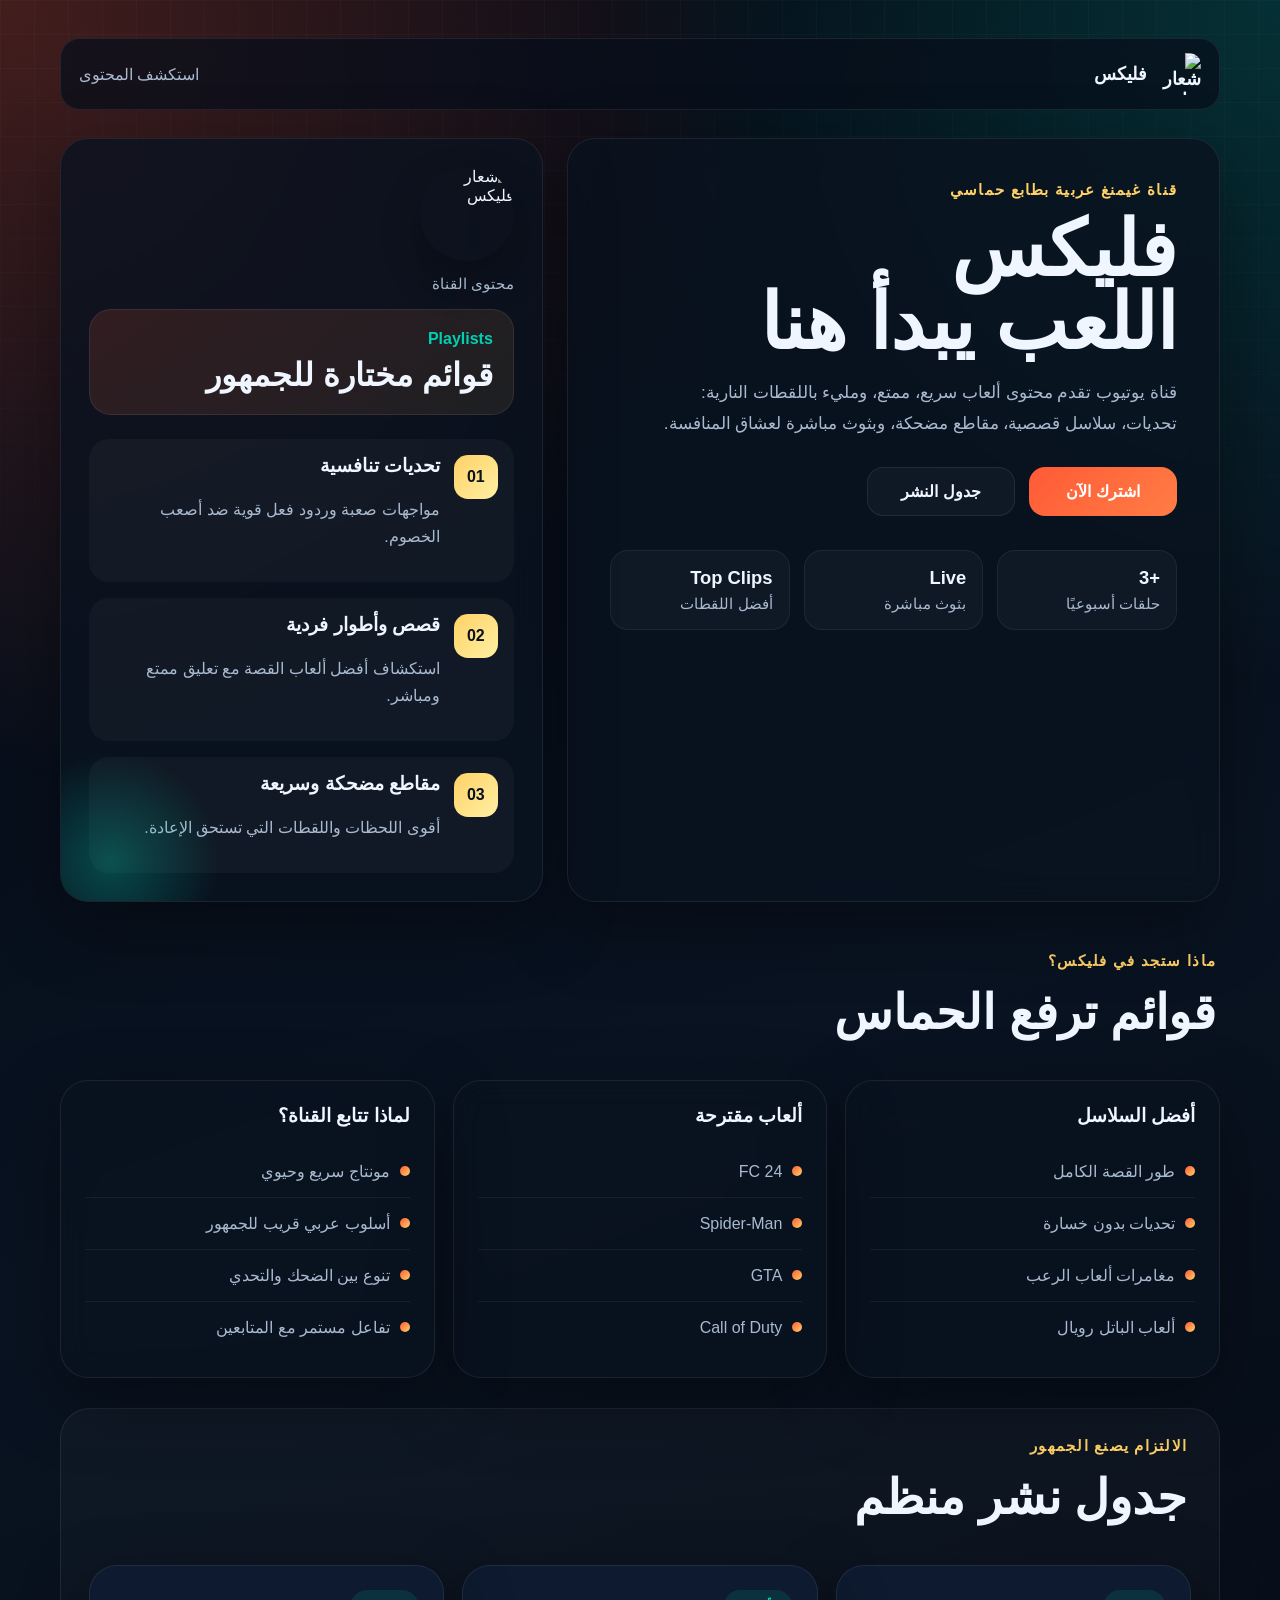
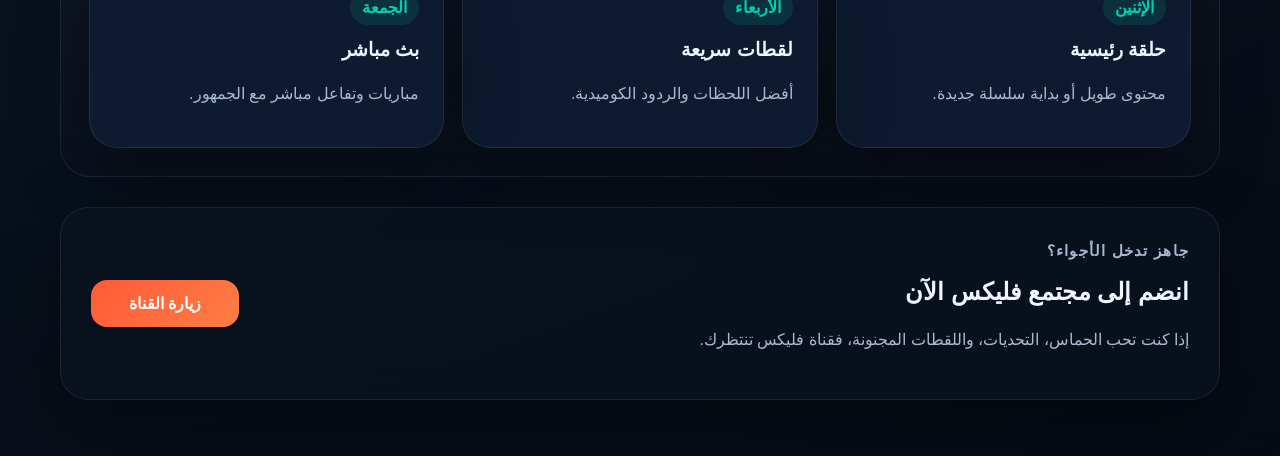
==== index.html @ 498de0d1 "Add files via upload" ====
<!DOCTYPE html>
<html lang="ar" dir="rtl">
  <head>
    <meta charset="UTF-8" />
    <meta name="viewport" content="width=device-width, initial-scale=1.0" />
    <title>فليكس | قناة غيمنغ على يوتيوب</title>
    <meta
      name="description"
      content="موقع ترويجي لقناة فليكس على يوتيوب: تحديات، ألعاب، بثوث، وأقوى اللحظات لعشاق الغيمنغ."
    />
    <style>
      :root {
        --bg: #07111f;
        --bg-soft: #0f1d31;
        --panel: rgba(9, 18, 31, 0.78);
        --panel-strong: rgba(14, 28, 48, 0.96);
        --line: rgba(255, 255, 255, 0.08);
        --text: #eff6ff;
        --muted: #a9bad0;
        --accent: #ff5a36;
        --accent-2: #00d1b2;
        --accent-3: #ffd166;
        --shadow: 0 24px 70px rgba(0, 0, 0, 0.35);
      }

      * {
        box-sizing: border-box;
      }

      html {
        scroll-behavior: smooth;
      }

      body {
        margin: 0;
        min-height: 100vh;
        font-family: Tahoma, Arial, sans-serif;
        background:
          radial-gradient(circle at top left, rgba(255, 90, 54, 0.25), transparent 32%),
          radial-gradient(circle at top right, rgba(0, 209, 178, 0.18), transparent 28%),
          linear-gradient(160deg, #040914 0%, #091321 52%, #060b14 100%);
        color: var(--text);
      }

      body::before {
        content: "";
        position: fixed;
        inset: 0;
        background-image:
          linear-gradient(rgba(255, 255, 255, 0.03) 1px, transparent 1px),
          linear-gradient(90deg, rgba(255, 255, 255, 0.03) 1px, transparent 1px);
        background-size: 34px 34px;
        mask-image: linear-gradient(to bottom, rgba(0, 0, 0, 0.75), transparent);
        pointer-events: none;
      }

      .page-shell {
        width: min(1160px, calc(100% - 32px));
        margin: 0 auto;
        padding: 24px 0 56px;
      }

      .hero {
        padding: 14px 0 20px;
      }

      .topbar {
        display: flex;
        align-items: center;
        justify-content: space-between;
        padding: 14px 18px;
        background: rgba(8, 15, 27, 0.72);
        border: 1px solid var(--line);
        border-radius: 20px;
        backdrop-filter: blur(14px);
      }

      .brand {
        display: inline-flex;
        align-items: center;
        gap: 12px;
        font-size: 1.1rem;
        font-weight: 800;
      }

      .brand-badge {
        display: grid;
        place-items: center;
        width: 40px;
        height: 40px;
        border-radius: 12px;
        color: #fff;
        background: linear-gradient(135deg, var(--accent), #ff8548);
        box-shadow: 0 14px 30px rgba(255, 90, 54, 0.35);
      }

      .brand-logo {
        width: 42px;
        height: 42px;
        object-fit: cover;
        border-radius: 12px;
      }

      .nav-link,
      .button {
        text-decoration: none;
        color: inherit;
      }

      .nav-link {
        color: var(--muted);
        transition: color 180ms ease;
      }

      .nav-link:hover {
        color: var(--text);
      }

      .hero-grid {
        display: grid;
        grid-template-columns: 1.15fr 0.85fr;
        gap: 24px;
        margin-top: 28px;
        align-items: stretch;
      }

      .hero-copy,
      .hero-card,
      .info-card,
      .schedule-card,
      .cta-panel {
        background: var(--panel);
        border: 1px solid var(--line);
        border-radius: 28px;
        box-shadow: var(--shadow);
        backdrop-filter: blur(16px);
      }

      .hero-copy {
        padding: 42px;
      }

      .eyebrow {
        margin: 0 0 14px;
        color: var(--accent-3);
        font-size: 0.95rem;
        font-weight: 700;
        letter-spacing: 0.08em;
      }

      h1,
      h2,
      h3,
      p {
        margin-top: 0;
      }

      h1 {
        margin-bottom: 18px;
        font-size: clamp(2.6rem, 6vw, 5.2rem);
        line-height: 0.95;
      }

      .hero-text {
        max-width: 54ch;
        color: var(--muted);
        font-size: 1.08rem;
        line-height: 1.8;
      }

      .hero-actions {
        display: flex;
        flex-wrap: wrap;
        gap: 14px;
        margin: 28px 0 34px;
      }

      .button {
        display: inline-flex;
        align-items: center;
        justify-content: center;
        min-width: 148px;
        padding: 14px 22px;
        border-radius: 16px;
        font-weight: 800;
        transition:
          transform 180ms ease,
          background 180ms ease,
          border-color 180ms ease;
      }

      .button:hover {
        transform: translateY(-2px);
      }

      .button-primary {
        background: linear-gradient(135deg, var(--accent), #ff7d45);
        color: #fff;
      }

      .button-secondary {
        border: 1px solid var(--line);
        background: rgba(255, 255, 255, 0.03);
      }

      .stats-list,
      .feature-stack,
      .clean-list {
        list-style: none;
        padding: 0;
        margin: 0;
      }

      .stats-list {
        display: grid;
        grid-template-columns: repeat(3, minmax(0, 1fr));
        gap: 14px;
      }

      .stats-list li {
        padding: 16px;
        border-radius: 18px;
        background: rgba(255, 255, 255, 0.03);
        border: 1px solid rgba(255, 255, 255, 0.06);
      }

      .stats-list strong {
        display: block;
        margin-bottom: 6px;
        font-size: 1.15rem;
      }

      .stats-list span {
        color: var(--muted);
        font-size: 0.95rem;
      }

      .hero-card {
        position: relative;
        overflow: hidden;
        padding: 28px;
      }

      .hero-logo {
        display: block;
        width: 94px;
        height: 94px;
        margin-bottom: 14px;
        border-radius: 50%;
        object-fit: cover;
        box-shadow: 0 18px 40px rgba(0, 0, 0, 0.28);
      }

      .hero-card::after {
        content: "";
        position: absolute;
        width: 220px;
        height: 220px;
        left: -60px;
        bottom: -70px;
        border-radius: 50%;
        background: radial-gradient(circle, rgba(0, 209, 178, 0.3), transparent 70%);
      }

      .card-label {
        color: var(--muted);
        font-size: 0.95rem;
      }

      .playlist-box {
        margin: 16px 0 24px;
        padding: 20px;
        border-radius: 22px;
        background: linear-gradient(145deg, rgba(255, 90, 54, 0.14), rgba(255, 209, 102, 0.08));
        border: 1px solid rgba(255, 255, 255, 0.08);
      }

      .playlist-box span {
        color: var(--accent-2);
        font-weight: 700;
      }

      .playlist-box h2 {
        margin: 8px 0 0;
        font-size: 2rem;
      }

      .feature-stack {
        display: grid;
        gap: 16px;
      }

      .feature-stack li {
        display: grid;
        grid-template-columns: auto 1fr;
        gap: 14px;
        align-items: start;
        padding: 16px;
        border-radius: 20px;
        background: rgba(255, 255, 255, 0.03);
      }

      .tag {
        display: inline-flex;
        align-items: center;
        justify-content: center;
        width: 44px;
        height: 44px;
        border-radius: 14px;
        color: #08111e;
        background: linear-gradient(135deg, var(--accent-3), #fff0a3);
        font-weight: 800;
      }

      .feature-stack p,
      .info-card li,
      .schedule-card p,
      .cta-panel p {
        color: var(--muted);
        line-height: 1.7;
      }

      .section {
        margin-top: 30px;
      }

      .section-heading {
        margin-bottom: 18px;
        padding-inline: 4px;
      }

      .section-heading h2 {
        font-size: clamp(1.8rem, 4vw, 3rem);
      }

      .cards-grid,
      .schedule-grid {
        display: grid;
        gap: 18px;
      }

      .cards-grid {
        grid-template-columns: repeat(3, minmax(0, 1fr));
      }

      .info-card {
        padding: 24px;
      }

      .clean-list li {
        position: relative;
        padding: 12px 0;
        padding-right: 20px;
        border-bottom: 1px solid rgba(255, 255, 255, 0.06);
      }

      .clean-list li:last-child {
        border-bottom: 0;
      }

      .clean-list li::before {
        content: "";
        position: absolute;
        right: 0;
        top: 20px;
        width: 10px;
        height: 10px;
        border-radius: 50%;
        background: linear-gradient(135deg, var(--accent), var(--accent-3));
      }

      .alt-section {
        padding: 28px;
        border-radius: 30px;
        background: linear-gradient(180deg, rgba(255, 255, 255, 0.03), rgba(255, 255, 255, 0.01));
        border: 1px solid var(--line);
      }

      .schedule-grid {
        grid-template-columns: repeat(3, minmax(0, 1fr));
      }

      .schedule-card {
        padding: 24px;
        background: var(--panel-strong);
      }

      .day {
        display: inline-block;
        margin-bottom: 14px;
        padding: 8px 12px;
        border-radius: 999px;
        background: rgba(0, 209, 178, 0.12);
        color: var(--accent-2);
        font-weight: 700;
      }

      .cta-panel {
        display: flex;
        align-items: center;
        justify-content: space-between;
        gap: 22px;
        padding: 30px;
      }

      .reveal {
        opacity: 0;
        transform: translateY(24px);
        transition:
          opacity 500ms ease,
          transform 500ms ease;
      }

      .reveal.is-visible {
        opacity: 1;
        transform: translateY(0);
      }

      @media (max-width: 920px) {
        .hero-grid,
        .cards-grid,
        .schedule-grid,
        .cta-panel {
          grid-template-columns: 1fr;
        }

        .cta-panel {
          display: grid;
        }

        .hero-copy,
        .hero-card,
        .alt-section {
          padding: 22px;
        }
      }

      @media (max-width: 640px) {
        .page-shell {
          width: min(100% - 20px, 100%);
          padding-top: 14px;
        }

        .topbar {
          padding: 12px 14px;
        }

        .brand {
          gap: 8px;
          font-size: 1rem;
        }

        .nav-link {
          font-size: 0.92rem;
        }

        .hero-copy {
          padding: 20px;
        }

        .stats-list {
          grid-template-columns: 1fr;
        }

        .hero-actions,
        .button {
          width: 100%;
        }

        .button {
          min-width: auto;
        }
      }
    </style>
  </head>
  <body>
    <div class="page-shell">
      <header class="hero">
        <nav class="topbar">
          <div class="brand">
            <img class="brand-logo" src="flyx-logo.png" alt="شعار قناة فليكس" />
            <span>فليكس</span>
          </div>
          <a class="nav-link" href="#content">استكشف المحتوى</a>
        </nav>

        <section class="hero-grid">
          <div class="hero-copy">
            <p class="eyebrow">قناة غيمنغ عربية بطابع حماسي</p>
            <h1>فليكس<br />اللعب يبدأ هنا</h1>
            <p class="hero-text">
              قناة يوتيوب تقدم محتوى ألعاب سريع، ممتع، ومليء باللقطات النارية:
              تحديات، سلاسل قصصية، مقاطع مضحكة، وبثوث مباشرة لعشاق المنافسة.
            </p>
            <div class="hero-actions">
              <a class="button button-primary" href="https://www.youtube.com/@Flyx-o1l" target="_blank" rel="noreferrer">اشترك الآن</a>
              <a class="button button-secondary" href="#schedule">جدول النشر</a>
            </div>
            <ul class="stats-list">
              <li><strong>+3</strong><span>حلقات أسبوعيًا</span></li>
              <li><strong>Live</strong><span>بثوث مباشرة</span></li>
              <li><strong>Top Clips</strong><span>أفضل اللقطات</span></li>
            </ul>
          </div>

          <div class="hero-card">
            <img class="hero-logo" src="flyx-logo.png" alt="شعار فليكس" />
            <p class="card-label">محتوى القناة</p>
            <div class="playlist-box">
              <span>Playlists</span>
              <h2>قوائم مختارة للجمهور</h2>
            </div>
            <ul class="feature-stack">
              <li>
                <span class="tag">01</span>
                <div>
                  <h3>تحديات تنافسية</h3>
                  <p>مواجهات صعبة وردود فعل قوية ضد أصعب الخصوم.</p>
                </div>
              </li>
              <li>
                <span class="tag">02</span>
                <div>
                  <h3>قصص وأطوار فردية</h3>
                  <p>استكشاف أفضل ألعاب القصة مع تعليق ممتع ومباشر.</p>
                </div>
              </li>
              <li>
                <span class="tag">03</span>
                <div>
                  <h3>مقاطع مضحكة وسريعة</h3>
                  <p>أقوى اللحظات واللقطات التي تستحق الإعادة.</p>
                </div>
              </li>
            </ul>
          </div>
        </section>
      </header>

      <main>
        <section class="section" id="content">
          <div class="section-heading">
            <p class="eyebrow">ماذا ستجد في فليكس؟</p>
            <h2>قوائم ترفع الحماس</h2>
          </div>

          <div class="cards-grid">
            <article class="info-card">
              <h3>أفضل السلاسل</h3>
              <ul class="clean-list">
                <li>طور القصة الكامل</li>
                <li>تحديات بدون خسارة</li>
                <li>مغامرات ألعاب الرعب</li>
                <li>ألعاب الباتل رويال</li>
              </ul>
            </article>

            <article class="info-card">
              <h3>ألعاب مقترحة</h3>
              <ul class="clean-list">
                <li>FC 24</li>
                <li>Spider-Man</li>
                <li>GTA</li>
                <li>Call of Duty</li>
              </ul>
            </article>

            <article class="info-card">
              <h3>لماذا تتابع القناة؟</h3>
              <ul class="clean-list">
                <li>مونتاج سريع وحيوي</li>
                <li>أسلوب عربي قريب للجمهور</li>
                <li>تنوع بين الضحك والتحدي</li>
                <li>تفاعل مستمر مع المتابعين</li>
              </ul>
            </article>
          </div>
        </section>

        <section class="section alt-section" id="schedule">
          <div class="section-heading">
            <p class="eyebrow">الالتزام يصنع الجمهور</p>
            <h2>جدول نشر منظم</h2>
          </div>

          <div class="schedule-grid">
            <article class="schedule-card">
              <span class="day">الإثنين</span>
              <h3>حلقة رئيسية</h3>
              <p>محتوى طويل أو بداية سلسلة جديدة.</p>
            </article>
            <article class="schedule-card">
              <span class="day">الأربعاء</span>
              <h3>لقطات سريعة</h3>
              <p>أفضل اللحظات والردود الكوميدية.</p>
            </article>
            <article class="schedule-card">
              <span class="day">الجمعة</span>
              <h3>بث مباشر</h3>
              <p>مباريات وتفاعل مباشر مع الجمهور.</p>
            </article>
          </div>
        </section>

        <section class="section">
          <div class="cta-panel">
            <div>
              <p class="eyebrow">جاهز تدخل الأجواء؟</p>
              <h2>انضم إلى مجتمع فليكس الآن</h2>
              <p>
                إذا كنت تحب الحماس، التحديات، واللقطات المجنونة، فقناة فليكس
                تنتظرك.
              </p>
            </div>
            <a class="button button-primary" href="https://www.youtube.com/@Flyx-o1l" target="_blank" rel="noreferrer">زيارة القناة</a>
          </div>
        </section>
      </main>
    </div>

    <script>
      const revealItems = document.querySelectorAll(
        ".hero-copy, .hero-card, .info-card, .schedule-card, .cta-panel"
      );

      revealItems.forEach((item) => item.classList.add("reveal"));

      const observer = new IntersectionObserver(
        (entries) => {
          entries.forEach((entry) => {
            if (entry.isIntersecting) {
              entry.target.classList.add("is-visible");
              observer.unobserve(entry.target);
            }
          });
        },
        {
          threshold: 0.2,
        }
      );

      revealItems.forEach((item) => observer.observe(item));
    </script>
  </body>
</html>
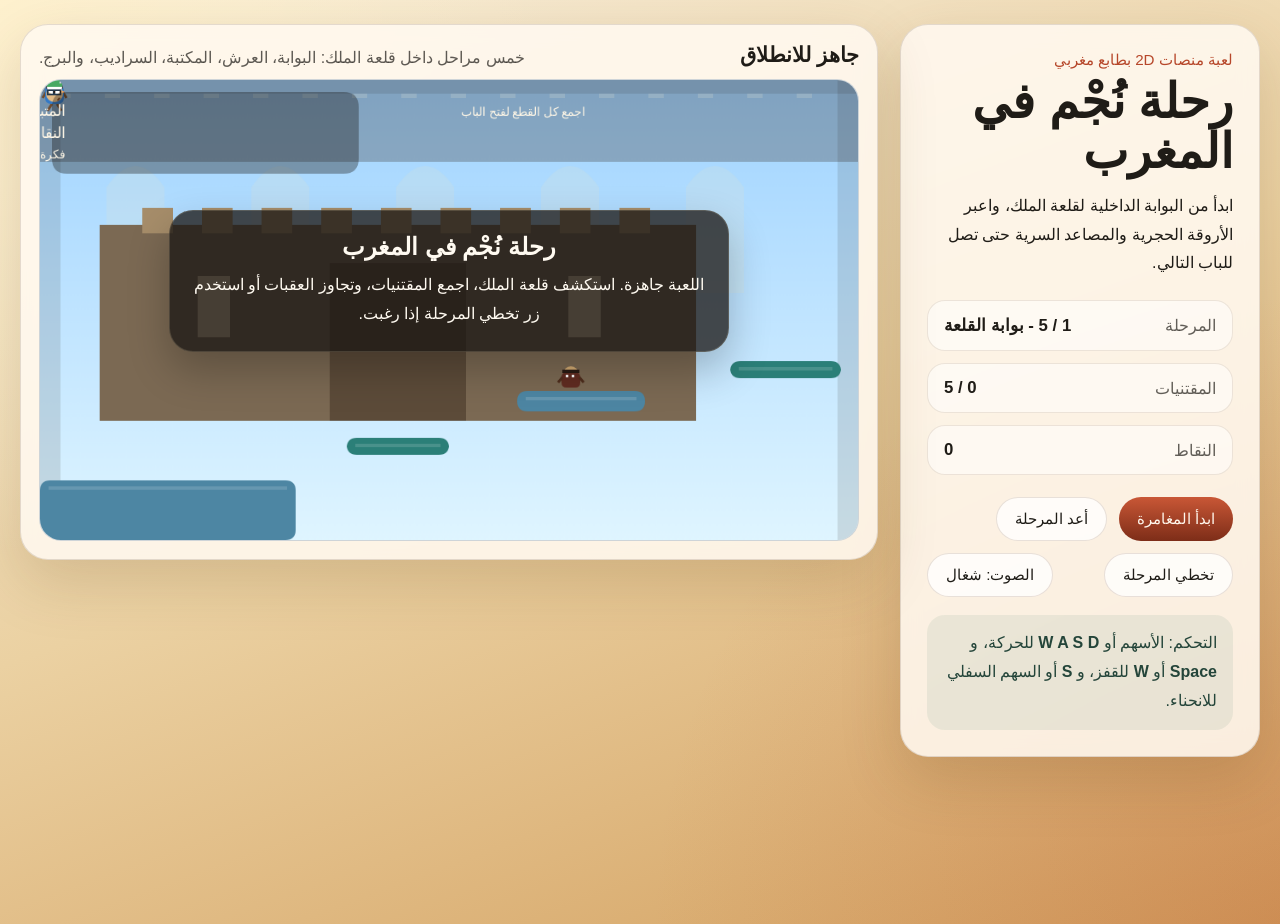
==== commit ee4910d4: "Add files via upload" ====
--- a/index.html
+++ b/index.html
@@ -1,645 +1,73 @@
 <!DOCTYPE html>
 <html lang="ar" dir="rtl">
-  <head>
-    <meta charset="UTF-8" />
-    <meta name="viewport" content="width=device-width, initial-scale=1.0" />
-    <title>فليكس | قناة غيمنغ على يوتيوب</title>
-    <meta
-      name="description"
-      content="موقع ترويجي لقناة فليكس على يوتيوب: تحديات، ألعاب، بثوث، وأقوى اللحظات لعشاق الغيمنغ."
-    />
-    <style>
-      :root {
-        --bg: #07111f;
-        --bg-soft: #0f1d31;
-        --panel: rgba(9, 18, 31, 0.78);
-        --panel-strong: rgba(14, 28, 48, 0.96);
-        --line: rgba(255, 255, 255, 0.08);
-        --text: #eff6ff;
-        --muted: #a9bad0;
-        --accent: #ff5a36;
-        --accent-2: #00d1b2;
-        --accent-3: #ffd166;
-        --shadow: 0 24px 70px rgba(0, 0, 0, 0.35);
-      }
+<head>
+  <meta charset="UTF-8">
+  <meta name="viewport" content="width=device-width, initial-scale=1.0">
+  <title>رحلة نُجْم في المغرب</title>
+  <link rel="stylesheet" href="styles.css">
+</head>
+<body>
+  <main class="game-shell">
+    <section class="hud-card">
+      <div class="title-wrap">
+        <p class="eyebrow">لعبة منصات 2D بطابع مغربي</p>
+        <h1>رحلة نُجْم في المغرب</h1>
+        <p id="storyText" class="story">
+          ساعد نُجْم يستكشف قلعة الملك ويجمع الكنوز من أروقتها وقاعاتها وسراديبها حتى يصل إلى منصة التتويج.
+        </p>
+      </div>
 
-      * {
-        box-sizing: border-box;
-      }
+      <div class="stats">
+        <div class="stat">
+          <span>المرحلة</span>
+          <strong id="levelName">-</strong>
+        </div>
+        <div class="stat">
+          <span>المقتنيات</span>
+          <strong id="collectStatus">0 / 0</strong>
+        </div>
+        <div class="stat">
+          <span>النقاط</span>
+          <strong id="scoreValue">0</strong>
+        </div>
+      </div>
 
-      html {
-        scroll-behavior: smooth;
-      }
+      <div class="actions">
+        <button id="startButton" class="primary-btn">ابدأ المغامرة</button>
+        <button id="restartButton" class="ghost-btn">أعد المرحلة</button>
+        <button id="skipButton" class="ghost-btn">تخطي المرحلة</button>
+        <button id="audioButton" class="ghost-btn">الصوت: شغال</button>
+      </div>
 
-      body {
-        margin: 0;
-        min-height: 100vh;
-        font-family: Tahoma, Arial, sans-serif;
-        background:
-          radial-gradient(circle at top left, rgba(255, 90, 54, 0.25), transparent 32%),
-          radial-gradient(circle at top right, rgba(0, 209, 178, 0.18), transparent 28%),
-          linear-gradient(160deg, #040914 0%, #091321 52%, #060b14 100%);
-        color: var(--text);
-      }
+      <div class="controls-note">
+        <span>التحكم:</span>
+        الأسهم أو <b>W A S D</b> للحركة، و <b>Space</b> أو <b>W</b> للقفز، و <b>S</b> أو السهم السفلي للانحناء.
+      </div>
+    </section>
 
-      body::before {
-        content: "";
-        position: fixed;
-        inset: 0;
-        background-image:
-          linear-gradient(rgba(255, 255, 255, 0.03) 1px, transparent 1px),
-          linear-gradient(90deg, rgba(255, 255, 255, 0.03) 1px, transparent 1px);
-        background-size: 34px 34px;
-        mask-image: linear-gradient(to bottom, rgba(0, 0, 0, 0.75), transparent);
-        pointer-events: none;
-      }
+    <section class="canvas-card">
+      <div class="canvas-topbar">
+        <div id="bannerTitle">جاهز للانطلاق</div>
+        <div id="bannerSubtitle">خمس مراحل داخل قلعة ملكية مليئة بالمصائد والأسرار.</div>
+      </div>
+      <canvas id="gameCanvas" width="960" height="540" aria-label="لعبة رحلة نجم في المغرب"></canvas>
 
-      .page-shell {
-        width: min(1160px, calc(100% - 32px));
-        margin: 0 auto;
-        padding: 24px 0 56px;
-      }
+      <div id="overlay" class="overlay">
+        <div class="overlay-box">
+          <h2 id="overlayTitle">رحلة نُجْم في المغرب</h2>
+          <p id="overlayBody">اجمع كل المقتنيات في كل مرحلة ثم ادخل الباب الذهبي للانتقال للمرحلة التالية.</p>
+        </div>
+      </div>
 
-      .hero {
-        padding: 14px 0 20px;
-      }
+      <div class="touch-controls">
+        <button class="touch-btn" data-key="left">يسار</button>
+        <button class="touch-btn" data-key="down">نزول</button>
+        <button class="touch-btn" data-key="jump">قفز</button>
+        <button class="touch-btn" data-key="right">يمين</button>
+      </div>
+    </section>
+  </main>
 
-      .topbar {
-        display: flex;
-        align-items: center;
-        justify-content: space-between;
-        padding: 14px 18px;
-        background: rgba(8, 15, 27, 0.72);
-        border: 1px solid var(--line);
-        border-radius: 20px;
-        backdrop-filter: blur(14px);
-      }
-
-      .brand {
-        display: inline-flex;
-        align-items: center;
-        gap: 12px;
-        font-size: 1.1rem;
-        font-weight: 800;
-      }
-
-      .brand-badge {
-        display: grid;
-        place-items: center;
-        width: 40px;
-        height: 40px;
-        border-radius: 12px;
-        color: #fff;
-        background: linear-gradient(135deg, var(--accent), #ff8548);
-        box-shadow: 0 14px 30px rgba(255, 90, 54, 0.35);
-      }
-
-      .brand-logo {
-        width: 42px;
-        height: 42px;
-        object-fit: cover;
-        border-radius: 12px;
-      }
-
-      .nav-link,
-      .button {
-        text-decoration: none;
-        color: inherit;
-      }
-
-      .nav-link {
-        color: var(--muted);
-        transition: color 180ms ease;
-      }
-
-      .nav-link:hover {
-        color: var(--text);
-      }
-
-      .hero-grid {
-        display: grid;
-        grid-template-columns: 1.15fr 0.85fr;
-        gap: 24px;
-        margin-top: 28px;
-        align-items: stretch;
-      }
-
-      .hero-copy,
-      .hero-card,
-      .info-card,
-      .schedule-card,
-      .cta-panel {
-        background: var(--panel);
-        border: 1px solid var(--line);
-        border-radius: 28px;
-        box-shadow: var(--shadow);
-        backdrop-filter: blur(16px);
-      }
-
-      .hero-copy {
-        padding: 42px;
-      }
-
-      .eyebrow {
-        margin: 0 0 14px;
-        color: var(--accent-3);
-        font-size: 0.95rem;
-        font-weight: 700;
-        letter-spacing: 0.08em;
-      }
-
-      h1,
-      h2,
-      h3,
-      p {
-        margin-top: 0;
-      }
-
-      h1 {
-        margin-bottom: 18px;
-        font-size: clamp(2.6rem, 6vw, 5.2rem);
-        line-height: 0.95;
-      }
-
-      .hero-text {
-        max-width: 54ch;
-        color: var(--muted);
-        font-size: 1.08rem;
-        line-height: 1.8;
-      }
-
-      .hero-actions {
-        display: flex;
-        flex-wrap: wrap;
-        gap: 14px;
-        margin: 28px 0 34px;
-      }
-
-      .button {
-        display: inline-flex;
-        align-items: center;
-        justify-content: center;
-        min-width: 148px;
-        padding: 14px 22px;
-        border-radius: 16px;
-        font-weight: 800;
-        transition:
-          transform 180ms ease,
-          background 180ms ease,
-          border-color 180ms ease;
-      }
-
-      .button:hover {
-        transform: translateY(-2px);
-      }
-
-      .button-primary {
-        background: linear-gradient(135deg, var(--accent), #ff7d45);
-        color: #fff;
-      }
-
-      .button-secondary {
-        border: 1px solid var(--line);
-        background: rgba(255, 255, 255, 0.03);
-      }
-
-      .stats-list,
-      .feature-stack,
-      .clean-list {
-        list-style: none;
-        padding: 0;
-        margin: 0;
-      }
-
-      .stats-list {
-        display: grid;
-        grid-template-columns: repeat(3, minmax(0, 1fr));
-        gap: 14px;
-      }
-
-      .stats-list li {
-        padding: 16px;
-        border-radius: 18px;
-        background: rgba(255, 255, 255, 0.03);
-        border: 1px solid rgba(255, 255, 255, 0.06);
-      }
-
-      .stats-list strong {
-        display: block;
-        margin-bottom: 6px;
-        font-size: 1.15rem;
-      }
-
-      .stats-list span {
-        color: var(--muted);
-        font-size: 0.95rem;
-      }
-
-      .hero-card {
-        position: relative;
-        overflow: hidden;
-        padding: 28px;
-      }
-
-      .hero-logo {
-        display: block;
-        width: 94px;
-        height: 94px;
-        margin-bottom: 14px;
-        border-radius: 50%;
-        object-fit: cover;
-        box-shadow: 0 18px 40px rgba(0, 0, 0, 0.28);
-      }
-
-      .hero-card::after {
-        content: "";
-        position: absolute;
-        width: 220px;
-        height: 220px;
-        left: -60px;
-        bottom: -70px;
-        border-radius: 50%;
-        background: radial-gradient(circle, rgba(0, 209, 178, 0.3), transparent 70%);
-      }
-
-      .card-label {
-        color: var(--muted);
-        font-size: 0.95rem;
-      }
-
-      .playlist-box {
-        margin: 16px 0 24px;
-        padding: 20px;
-        border-radius: 22px;
-        background: linear-gradient(145deg, rgba(255, 90, 54, 0.14), rgba(255, 209, 102, 0.08));
-        border: 1px solid rgba(255, 255, 255, 0.08);
-      }
-
-      .playlist-box span {
-        color: var(--accent-2);
-        font-weight: 700;
-      }
-
-      .playlist-box h2 {
-        margin: 8px 0 0;
-        font-size: 2rem;
-      }
-
-      .feature-stack {
-        display: grid;
-        gap: 16px;
-      }
-
-      .feature-stack li {
-        display: grid;
-        grid-template-columns: auto 1fr;
-        gap: 14px;
-        align-items: start;
-        padding: 16px;
-        border-radius: 20px;
-        background: rgba(255, 255, 255, 0.03);
-      }
-
-      .tag {
-        display: inline-flex;
-        align-items: center;
-        justify-content: center;
-        width: 44px;
-        height: 44px;
-        border-radius: 14px;
-        color: #08111e;
-        background: linear-gradient(135deg, var(--accent-3), #fff0a3);
-        font-weight: 800;
-      }
-
-      .feature-stack p,
-      .info-card li,
-      .schedule-card p,
-      .cta-panel p {
-        color: var(--muted);
-        line-height: 1.7;
-      }
-
-      .section {
-        margin-top: 30px;
-      }
-
-      .section-heading {
-        margin-bottom: 18px;
-        padding-inline: 4px;
-      }
-
-      .section-heading h2 {
-        font-size: clamp(1.8rem, 4vw, 3rem);
-      }
-
-      .cards-grid,
-      .schedule-grid {
-        display: grid;
-        gap: 18px;
-      }
-
-      .cards-grid {
-        grid-template-columns: repeat(3, minmax(0, 1fr));
-      }
-
-      .info-card {
-        padding: 24px;
-      }
-
-      .clean-list li {
-        position: relative;
-        padding: 12px 0;
-        padding-right: 20px;
-        border-bottom: 1px solid rgba(255, 255, 255, 0.06);
-      }
-
-      .clean-list li:last-child {
-        border-bottom: 0;
-      }
-
-      .clean-list li::before {
-        content: "";
-        position: absolute;
-        right: 0;
-        top: 20px;
-        width: 10px;
-        height: 10px;
-        border-radius: 50%;
-        background: linear-gradient(135deg, var(--accent), var(--accent-3));
-      }
-
-      .alt-section {
-        padding: 28px;
-        border-radius: 30px;
-        background: linear-gradient(180deg, rgba(255, 255, 255, 0.03), rgba(255, 255, 255, 0.01));
-        border: 1px solid var(--line);
-      }
-
-      .schedule-grid {
-        grid-template-columns: repeat(3, minmax(0, 1fr));
-      }
-
-      .schedule-card {
-        padding: 24px;
-        background: var(--panel-strong);
-      }
-
-      .day {
-        display: inline-block;
-        margin-bottom: 14px;
-        padding: 8px 12px;
-        border-radius: 999px;
-        background: rgba(0, 209, 178, 0.12);
-        color: var(--accent-2);
-        font-weight: 700;
-      }
-
-      .cta-panel {
-        display: flex;
-        align-items: center;
-        justify-content: space-between;
-        gap: 22px;
-        padding: 30px;
-      }
-
-      .reveal {
-        opacity: 0;
-        transform: translateY(24px);
-        transition:
-          opacity 500ms ease,
-          transform 500ms ease;
-      }
-
-      .reveal.is-visible {
-        opacity: 1;
-        transform: translateY(0);
-      }
-
-      @media (max-width: 920px) {
-        .hero-grid,
-        .cards-grid,
-        .schedule-grid,
-        .cta-panel {
-          grid-template-columns: 1fr;
-        }
-
-        .cta-panel {
-          display: grid;
-        }
-
-        .hero-copy,
-        .hero-card,
-        .alt-section {
-          padding: 22px;
-        }
-      }
-
-      @media (max-width: 640px) {
-        .page-shell {
-          width: min(100% - 20px, 100%);
-          padding-top: 14px;
-        }
-
-        .topbar {
-          padding: 12px 14px;
-        }
-
-        .brand {
-          gap: 8px;
-          font-size: 1rem;
-        }
-
-        .nav-link {
-          font-size: 0.92rem;
-        }
-
-        .hero-copy {
-          padding: 20px;
-        }
-
-        .stats-list {
-          grid-template-columns: 1fr;
-        }
-
-        .hero-actions,
-        .button {
-          width: 100%;
-        }
-
-        .button {
-          min-width: auto;
-        }
-      }
-    </style>
-  </head>
-  <body>
-    <div class="page-shell">
-      <header class="hero">
-        <nav class="topbar">
-          <div class="brand">
-            <img class="brand-logo" src="flyx-logo.png" alt="شعار قناة فليكس" />
-            <span>فليكس</span>
-          </div>
-          <a class="nav-link" href="#content">استكشف المحتوى</a>
-        </nav>
-
-        <section class="hero-grid">
-          <div class="hero-copy">
-            <p class="eyebrow">قناة غيمنغ عربية بطابع حماسي</p>
-            <h1>فليكس<br />اللعب يبدأ هنا</h1>
-            <p class="hero-text">
-              قناة يوتيوب تقدم محتوى ألعاب سريع، ممتع، ومليء باللقطات النارية:
-              تحديات، سلاسل قصصية، مقاطع مضحكة، وبثوث مباشرة لعشاق المنافسة.
-            </p>
-            <div class="hero-actions">
-              <a class="button button-primary" href="https://www.youtube.com/@Flyx-o1l" target="_blank" rel="noreferrer">اشترك الآن</a>
-              <a class="button button-secondary" href="#schedule">جدول النشر</a>
-            </div>
-            <ul class="stats-list">
-              <li><strong>+3</strong><span>حلقات أسبوعيًا</span></li>
-              <li><strong>Live</strong><span>بثوث مباشرة</span></li>
-              <li><strong>Top Clips</strong><span>أفضل اللقطات</span></li>
-            </ul>
-          </div>
-
-          <div class="hero-card">
-            <img class="hero-logo" src="flyx-logo.png" alt="شعار فليكس" />
-            <p class="card-label">محتوى القناة</p>
-            <div class="playlist-box">
-              <span>Playlists</span>
-              <h2>قوائم مختارة للجمهور</h2>
-            </div>
-            <ul class="feature-stack">
-              <li>
-                <span class="tag">01</span>
-                <div>
-                  <h3>تحديات تنافسية</h3>
-                  <p>مواجهات صعبة وردود فعل قوية ضد أصعب الخصوم.</p>
-                </div>
-              </li>
-              <li>
-                <span class="tag">02</span>
-                <div>
-                  <h3>قصص وأطوار فردية</h3>
-                  <p>استكشاف أفضل ألعاب القصة مع تعليق ممتع ومباشر.</p>
-                </div>
-              </li>
-              <li>
-                <span class="tag">03</span>
-                <div>
-                  <h3>مقاطع مضحكة وسريعة</h3>
-                  <p>أقوى اللحظات واللقطات التي تستحق الإعادة.</p>
-                </div>
-              </li>
-            </ul>
-          </div>
-        </section>
-      </header>
-
-      <main>
-        <section class="section" id="content">
-          <div class="section-heading">
-            <p class="eyebrow">ماذا ستجد في فليكس؟</p>
-            <h2>قوائم ترفع الحماس</h2>
-          </div>
-
-          <div class="cards-grid">
-            <article class="info-card">
-              <h3>أفضل السلاسل</h3>
-              <ul class="clean-list">
-                <li>طور القصة الكامل</li>
-                <li>تحديات بدون خسارة</li>
-                <li>مغامرات ألعاب الرعب</li>
-                <li>ألعاب الباتل رويال</li>
-              </ul>
-            </article>
-
-            <article class="info-card">
-              <h3>ألعاب مقترحة</h3>
-              <ul class="clean-list">
-                <li>FC 24</li>
-                <li>Spider-Man</li>
-                <li>GTA</li>
-                <li>Call of Duty</li>
-              </ul>
-            </article>
-
-            <article class="info-card">
-              <h3>لماذا تتابع القناة؟</h3>
-              <ul class="clean-list">
-                <li>مونتاج سريع وحيوي</li>
-                <li>أسلوب عربي قريب للجمهور</li>
-                <li>تنوع بين الضحك والتحدي</li>
-                <li>تفاعل مستمر مع المتابعين</li>
-              </ul>
-            </article>
-          </div>
-        </section>
-
-        <section class="section alt-section" id="schedule">
-          <div class="section-heading">
-            <p class="eyebrow">الالتزام يصنع الجمهور</p>
-            <h2>جدول نشر منظم</h2>
-          </div>
-
-          <div class="schedule-grid">
-            <article class="schedule-card">
-              <span class="day">الإثنين</span>
-              <h3>حلقة رئيسية</h3>
-              <p>محتوى طويل أو بداية سلسلة جديدة.</p>
-            </article>
-            <article class="schedule-card">
-              <span class="day">الأربعاء</span>
-              <h3>لقطات سريعة</h3>
-              <p>أفضل اللحظات والردود الكوميدية.</p>
-            </article>
-            <article class="schedule-card">
-              <span class="day">الجمعة</span>
-              <h3>بث مباشر</h3>
-              <p>مباريات وتفاعل مباشر مع الجمهور.</p>
-            </article>
-          </div>
-        </section>
-
-        <section class="section">
-          <div class="cta-panel">
-            <div>
-              <p class="eyebrow">جاهز تدخل الأجواء؟</p>
-              <h2>انضم إلى مجتمع فليكس الآن</h2>
-              <p>
-                إذا كنت تحب الحماس، التحديات، واللقطات المجنونة، فقناة فليكس
-                تنتظرك.
-              </p>
-            </div>
-            <a class="button button-primary" href="https://www.youtube.com/@Flyx-o1l" target="_blank" rel="noreferrer">زيارة القناة</a>
-          </div>
-        </section>
-      </main>
-    </div>
-
-    <script>
-      const revealItems = document.querySelectorAll(
-        ".hero-copy, .hero-card, .info-card, .schedule-card, .cta-panel"
-      );
-
-      revealItems.forEach((item) => item.classList.add("reveal"));
-
-      const observer = new IntersectionObserver(
-        (entries) => {
-          entries.forEach((entry) => {
-            if (entry.isIntersecting) {
-              entry.target.classList.add("is-visible");
-              observer.unobserve(entry.target);
-            }
-          });
-        },
-        {
-          threshold: 0.2,
-        }
-      );
-
-      revealItems.forEach((item) => observer.observe(item));
-    </script>
-  </body>
+  <script src="game.js"></script>
+</body>
 </html>
--- a/styles.css
+++ b/styles.css
@@ -0,0 +1,267 @@
+:root {
+  --bg: #f7eddc;
+  --bg-deep: #e7c88f;
+  --ink: #1f1c17;
+  --card: rgba(255, 249, 239, 0.88);
+  --line: rgba(64, 47, 28, 0.14);
+  --accent: #b6472a;
+  --accent-dark: #7d2d18;
+  --green: #1f6b53;
+  --gold: #d8a31f;
+  --shadow: 0 22px 60px rgba(92, 62, 17, 0.18);
+}
+
+* {
+  box-sizing: border-box;
+}
+
+body {
+  margin: 0;
+  min-height: 100vh;
+  font-family: Tahoma, "Trebuchet MS", "Segoe UI", sans-serif;
+  color: var(--ink);
+  background:
+    radial-gradient(circle at top left, rgba(255, 241, 204, 0.9), transparent 35%),
+    radial-gradient(circle at bottom right, rgba(182, 71, 42, 0.2), transparent 40%),
+    linear-gradient(160deg, #f9f0dd 0%, #ebd1a2 48%, #d39f5e 100%);
+}
+
+.game-shell {
+  width: min(1240px, calc(100% - 28px));
+  margin: 24px auto;
+  display: grid;
+  grid-template-columns: 360px minmax(0, 1fr);
+  gap: 22px;
+  align-items: start;
+}
+
+.hud-card,
+.canvas-card {
+  background: var(--card);
+  backdrop-filter: blur(10px);
+  border: 1px solid var(--line);
+  border-radius: 28px;
+  box-shadow: var(--shadow);
+}
+
+.hud-card {
+  padding: 26px;
+}
+
+.eyebrow {
+  margin: 0 0 8px;
+  color: var(--accent);
+  font-size: 0.95rem;
+}
+
+h1 {
+  margin: 0;
+  font-size: clamp(2rem, 5vw, 3rem);
+  line-height: 1.05;
+}
+
+.story {
+  margin: 14px 0 0;
+  font-size: 1rem;
+  line-height: 1.8;
+}
+
+.stats {
+  margin-top: 22px;
+  display: grid;
+  gap: 12px;
+}
+
+.stat {
+  display: flex;
+  justify-content: space-between;
+  align-items: center;
+  padding: 14px 16px;
+  border-radius: 18px;
+  background: rgba(255, 255, 255, 0.54);
+  border: 1px solid rgba(106, 70, 31, 0.12);
+}
+
+.stat span {
+  color: rgba(31, 28, 23, 0.7);
+}
+
+.stat strong {
+  font-size: 1.05rem;
+}
+
+.actions {
+  margin-top: 22px;
+  display: flex;
+  gap: 12px;
+  flex-wrap: wrap;
+}
+
+button {
+  border: 0;
+  font-family: inherit;
+  cursor: pointer;
+}
+
+.primary-btn,
+.ghost-btn,
+.touch-btn {
+  border-radius: 999px;
+  padding: 12px 18px;
+  font-size: 0.95rem;
+  transition: transform 0.16s ease, opacity 0.16s ease, background 0.16s ease;
+}
+
+.primary-btn {
+  background: linear-gradient(180deg, #c95736, var(--accent-dark));
+  color: #fff7ed;
+}
+
+.ghost-btn {
+  background: rgba(255, 255, 255, 0.78);
+  color: var(--ink);
+  border: 1px solid rgba(95, 54, 21, 0.14);
+}
+
+#audioButton {
+  margin-inline-start: auto;
+}
+
+.primary-btn:hover,
+.ghost-btn:hover,
+.touch-btn:hover {
+  transform: translateY(-1px);
+}
+
+.controls-note {
+  margin-top: 18px;
+  padding: 14px 16px;
+  border-radius: 18px;
+  background: rgba(31, 107, 83, 0.08);
+  color: #24453a;
+  line-height: 1.8;
+}
+
+.canvas-card {
+  padding: 18px;
+  position: relative;
+}
+
+.canvas-topbar {
+  display: flex;
+  justify-content: space-between;
+  align-items: end;
+  gap: 12px;
+  margin-bottom: 12px;
+}
+
+#bannerTitle {
+  font-size: 1.3rem;
+  font-weight: 700;
+}
+
+#bannerSubtitle {
+  color: rgba(31, 28, 23, 0.72);
+  text-align: left;
+}
+
+canvas {
+  display: block;
+  width: 100%;
+  height: auto;
+  border-radius: 22px;
+  background: #dfe8ef;
+  border: 1px solid rgba(84, 67, 48, 0.12);
+}
+
+.overlay {
+  position: absolute;
+  inset: 70px 18px 92px;
+  display: grid;
+  place-items: center;
+  pointer-events: none;
+}
+
+.overlay-box {
+  max-width: 560px;
+  background: rgba(25, 22, 19, 0.76);
+  color: #fffaf1;
+  border: 1px solid rgba(255, 233, 194, 0.15);
+  border-radius: 24px;
+  padding: 22px;
+  text-align: center;
+  box-shadow: 0 18px 42px rgba(0, 0, 0, 0.24);
+}
+
+.overlay-box h2,
+.overlay-box p {
+  margin: 0;
+}
+
+.overlay-box p {
+  margin-top: 10px;
+  line-height: 1.8;
+}
+
+.touch-controls {
+  display: none;
+  justify-content: center;
+  gap: 12px;
+  margin-top: 14px;
+  flex-wrap: wrap;
+}
+
+.touch-btn {
+  min-width: 88px;
+  background: rgba(31, 107, 83, 0.9);
+  color: #fff7ed;
+}
+
+body.touch-enabled .touch-controls {
+  display: flex;
+}
+
+@media (max-width: 980px) {
+  .game-shell {
+    grid-template-columns: 1fr;
+  }
+
+  .canvas-topbar {
+    flex-direction: column;
+    align-items: start;
+  }
+
+  #bannerSubtitle {
+    text-align: right;
+  }
+}
+
+@media (max-width: 720px) {
+  #audioButton {
+    margin-inline-start: 0;
+  }
+
+  .game-shell {
+    width: min(100% - 16px, 100%);
+    margin: 12px auto 18px;
+    gap: 14px;
+  }
+
+  .hud-card,
+  .canvas-card {
+    border-radius: 22px;
+  }
+
+  .hud-card {
+    padding: 18px;
+  }
+
+  .canvas-card {
+    padding: 12px;
+  }
+
+  .overlay {
+    inset: 58px 12px 100px;
+  }
+
+}
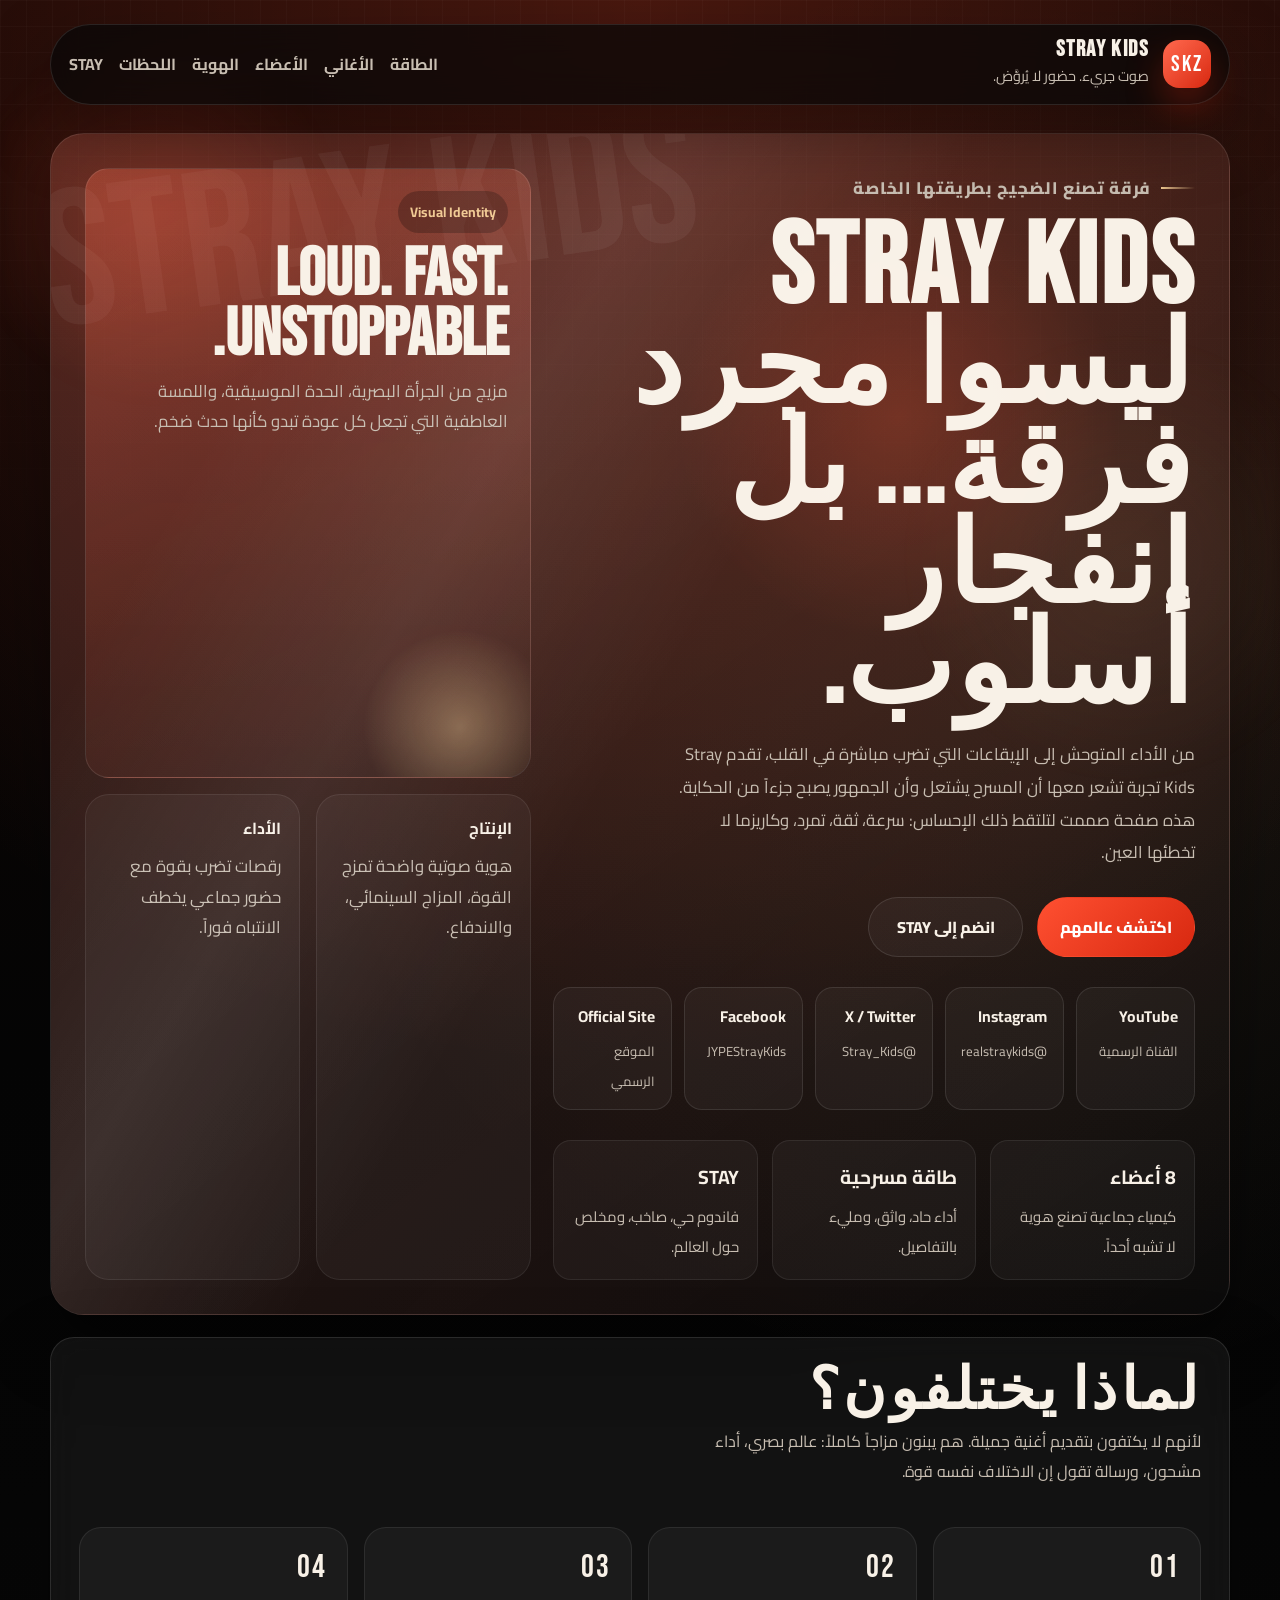
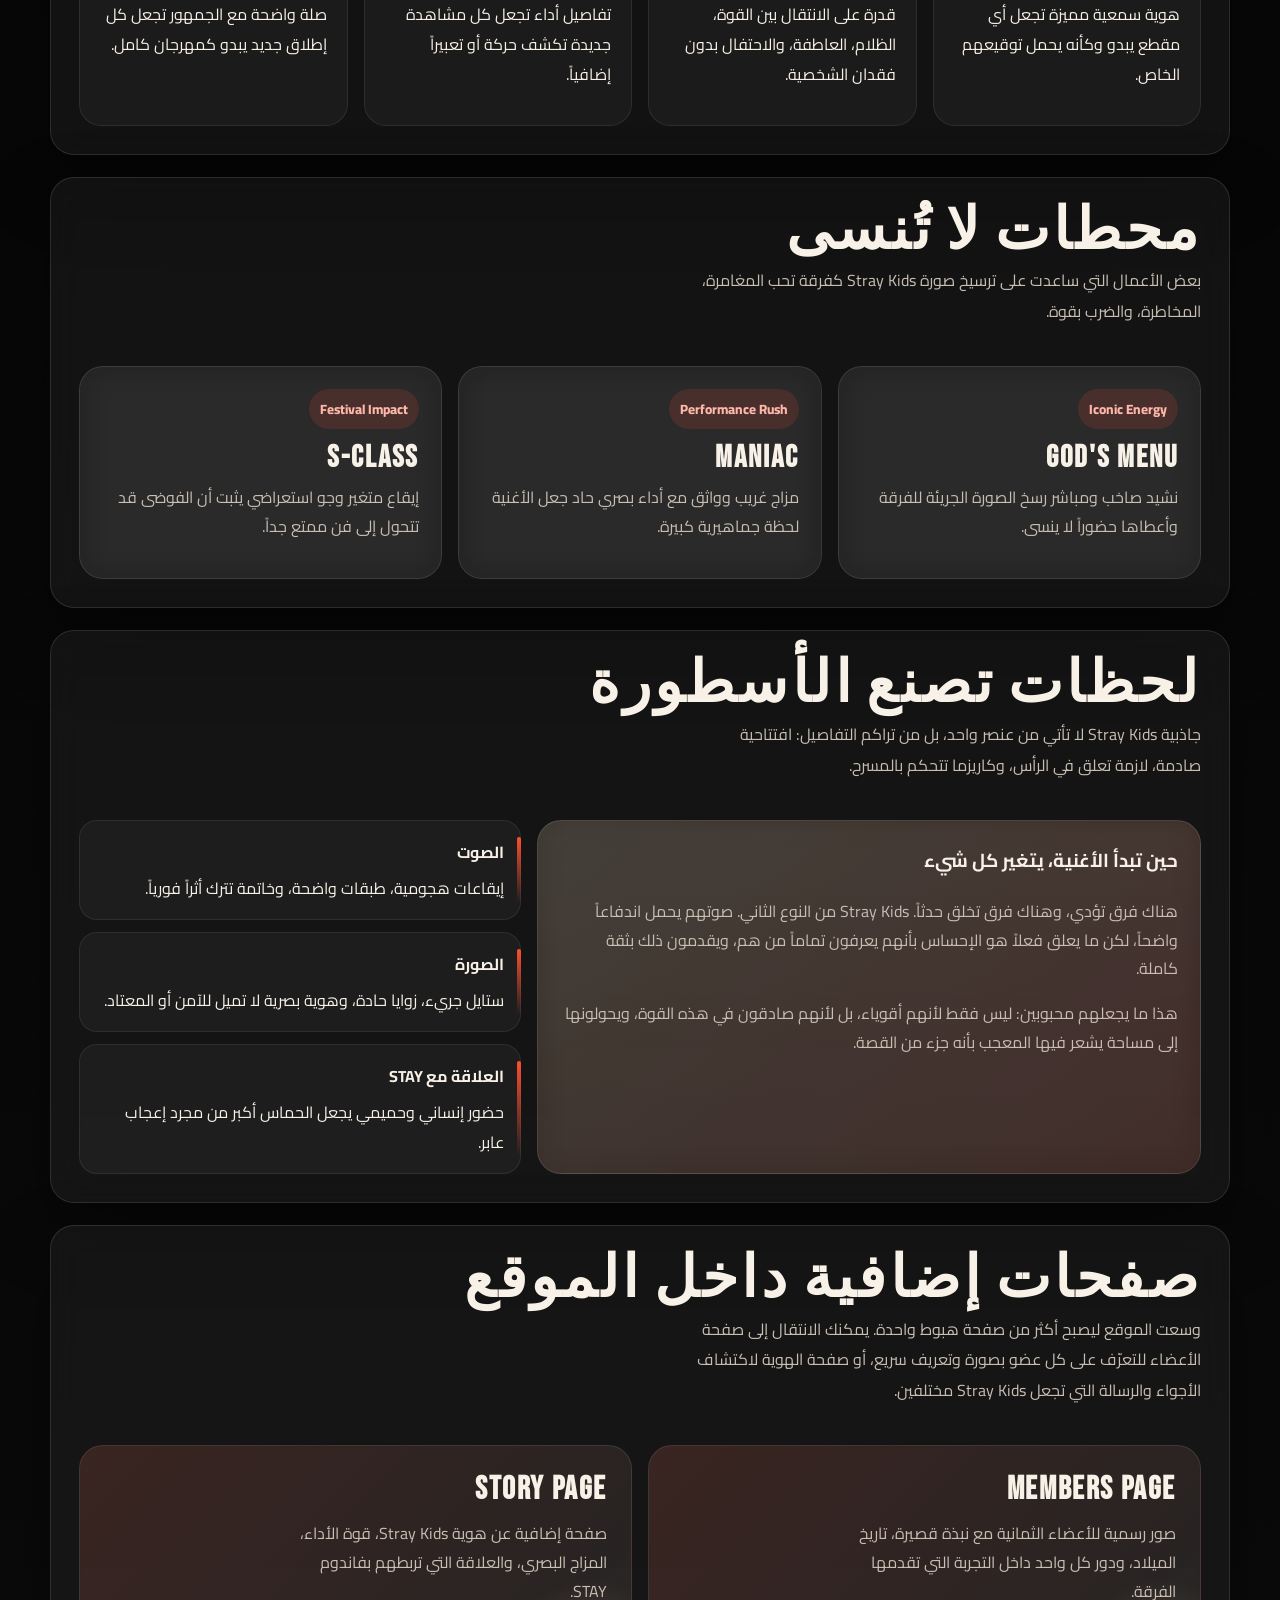
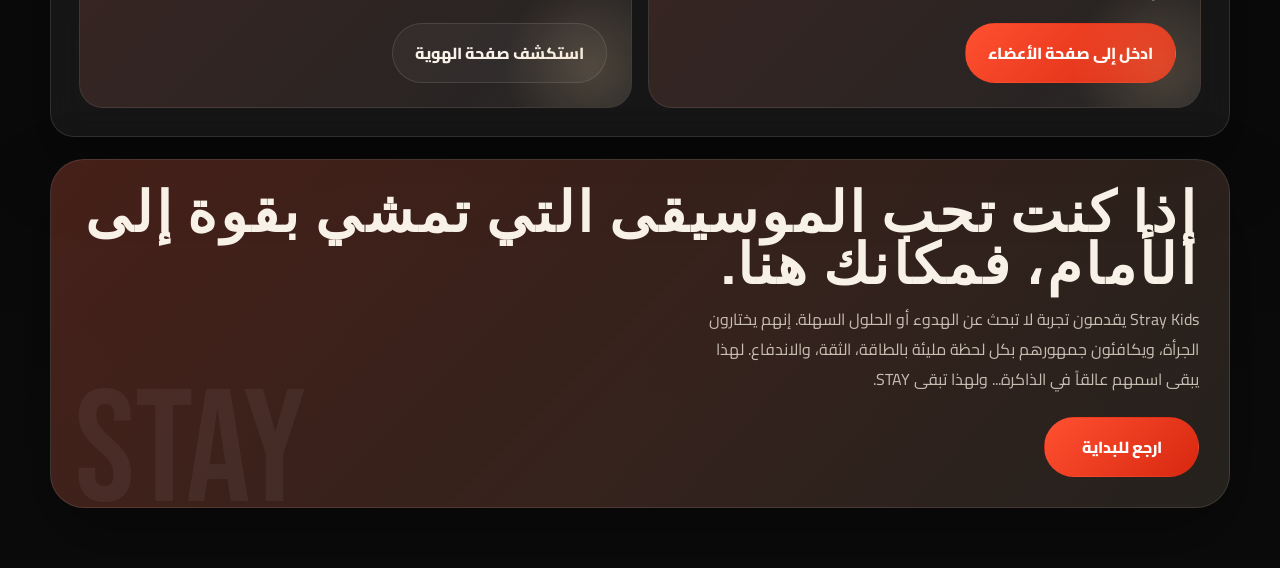
==== commit c8ecc4e2: "Add files via upload" ====
--- a/index.html
+++ b/index.html
@@ -1,73 +1,1081 @@
 <!DOCTYPE html>
 <html lang="ar" dir="rtl">
-<head>
-  <meta charset="UTF-8">
-  <meta name="viewport" content="width=device-width, initial-scale=1.0">
-  <title>رحلة نُجْم في المغرب</title>
-  <link rel="stylesheet" href="styles.css">
-</head>
-<body>
-  <main class="game-shell">
-    <section class="hud-card">
-      <div class="title-wrap">
-        <p class="eyebrow">لعبة منصات 2D بطابع مغربي</p>
-        <h1>رحلة نُجْم في المغرب</h1>
-        <p id="storyText" class="story">
-          ساعد نُجْم يستكشف قلعة الملك ويجمع الكنوز من أروقتها وقاعاتها وسراديبها حتى يصل إلى منصة التتويج.
-        </p>
-      </div>
-
-      <div class="stats">
-        <div class="stat">
-          <span>المرحلة</span>
-          <strong id="levelName">-</strong>
+  <head>
+    <meta charset="UTF-8" />
+    <meta name="viewport" content="width=device-width, initial-scale=1.0" />
+    <title>Stray Kids | عالم صاخب لا يُنسى</title>
+    <meta
+      name="description"
+      content="صفحة ترويجية جذابة لفرقة Stray Kids بتصميم جريء، أجواء مسرحية، وأقسام تبرز الطاقة، الأغاني، والهوية الخاصة بالفرقة."
+    />
+    <link rel="preconnect" href="https://fonts.googleapis.com" />
+    <link rel="preconnect" href="https://fonts.gstatic.com" crossorigin />
+    <link
+      href="https://fonts.googleapis.com/css2?family=Cairo:wght@400;600;700;800;900&family=Bebas+Neue&display=swap"
+      rel="stylesheet"
+    />
+    <style>
+      :root {
+        --bg: #050505;
+        --bg-soft: #121212;
+        --panel: rgba(255, 255, 255, 0.05);
+        --panel-strong: rgba(255, 255, 255, 0.09);
+        --line: rgba(255, 255, 255, 0.11);
+        --text: #f8f1e7;
+        --muted: #c8beb2;
+        --red: #ff5031;
+        --red-deep: #d72810;
+        --sand: #f0c992;
+        --shadow: 0 28px 70px rgba(0, 0, 0, 0.35);
+        --radius-xl: 34px;
+        --radius-lg: 24px;
+        --radius-md: 18px;
+      }
+
+      * {
+        box-sizing: border-box;
+      }
+
+      html {
+        scroll-behavior: smooth;
+      }
+
+      body {
+        margin: 0;
+        min-height: 100vh;
+        color: var(--text);
+        font-family: "Cairo", sans-serif;
+        background:
+          radial-gradient(circle at top, rgba(255, 80, 49, 0.24), transparent 28%),
+          radial-gradient(circle at 80% 18%, rgba(240, 201, 146, 0.09), transparent 22%),
+          linear-gradient(180deg, #100604 0%, #050505 28%, #0b0b0b 100%);
+        overflow-x: hidden;
+      }
+
+      body::before,
+      body::after {
+        content: "";
+        position: fixed;
+        inset: 0;
+        pointer-events: none;
+        z-index: -1;
+      }
+
+      body::before {
+        background:
+          linear-gradient(rgba(255, 255, 255, 0.03) 1px, transparent 1px),
+          linear-gradient(90deg, rgba(255, 255, 255, 0.03) 1px, transparent 1px);
+        background-size: 26px 26px;
+        mask-image: linear-gradient(to bottom, rgba(0, 0, 0, 0.75), transparent 72%);
+      }
+
+      body::after {
+        background:
+          radial-gradient(circle at 12% 24%, rgba(255, 80, 49, 0.2), transparent 14%),
+          radial-gradient(circle at 88% 62%, rgba(240, 201, 146, 0.08), transparent 18%);
+        filter: blur(10px);
+      }
+
+      a {
+        color: inherit;
+        text-decoration: none;
+      }
+
+      img {
+        max-width: 100%;
+        display: block;
+      }
+
+      .page-shell {
+        width: min(1180px, calc(100% - 32px));
+        margin: 0 auto;
+        padding: 24px 0 60px;
+      }
+
+      .topbar {
+        position: sticky;
+        top: 18px;
+        z-index: 10;
+        display: flex;
+        align-items: center;
+        justify-content: space-between;
+        gap: 18px;
+        margin-bottom: 28px;
+        padding: 14px 18px;
+        border: 1px solid var(--line);
+        border-radius: 999px;
+        background: rgba(8, 8, 8, 0.72);
+        backdrop-filter: blur(16px);
+        box-shadow: var(--shadow);
+      }
+
+      .brand {
+        display: inline-flex;
+        align-items: center;
+        gap: 14px;
+      }
+
+      .brand-mark {
+        width: 48px;
+        height: 48px;
+        border-radius: 16px;
+        display: grid;
+        place-items: center;
+        font-family: "Bebas Neue", sans-serif;
+        font-size: 1.45rem;
+        letter-spacing: 0.08em;
+        color: #fff;
+        background:
+          linear-gradient(135deg, rgba(255, 255, 255, 0.14), transparent),
+          linear-gradient(135deg, var(--red), var(--red-deep));
+        box-shadow: 0 18px 36px rgba(215, 40, 16, 0.34);
+      }
+
+      .brand-copy strong,
+      .section-title,
+      .impact-number,
+      .track-name,
+      .closing-banner strong {
+        font-family: "Bebas Neue", sans-serif;
+        letter-spacing: 0.06em;
+      }
+
+      .brand-copy strong {
+        display: block;
+        font-size: 1.45rem;
+        line-height: 0.9;
+      }
+
+      .brand-copy span {
+        color: var(--muted);
+        font-size: 0.9rem;
+      }
+
+      .nav {
+        display: flex;
+        flex-wrap: wrap;
+        justify-content: center;
+        gap: 16px;
+      }
+
+      .nav a {
+        color: var(--muted);
+        font-weight: 700;
+        transition: color 180ms ease, transform 180ms ease;
+      }
+
+      .nav a:hover {
+        color: var(--text);
+        transform: translateY(-1px);
+      }
+
+      .hero {
+        position: relative;
+        isolation: isolate;
+        overflow: hidden;
+        border: 1px solid var(--line);
+        border-radius: var(--radius-xl);
+        background:
+          linear-gradient(145deg, rgba(255, 255, 255, 0.07), rgba(255, 255, 255, 0.02)),
+          linear-gradient(135deg, rgba(255, 80, 49, 0.16), rgba(0, 0, 0, 0.12));
+        box-shadow: var(--shadow);
+      }
+
+      .hero::before {
+        content: "STRAY KIDS";
+        position: absolute;
+        top: 12px;
+        left: -10px;
+        font-family: "Bebas Neue", sans-serif;
+        font-size: clamp(4.2rem, 18vw, 12rem);
+        line-height: 0.82;
+        color: rgba(255, 255, 255, 0.05);
+        transform: rotate(-8deg);
+        z-index: -1;
+      }
+
+      .hero::after {
+        content: "";
+        position: absolute;
+        inset: 0;
+        background:
+          linear-gradient(120deg, transparent 18%, rgba(255, 255, 255, 0.08) 34%, transparent 50%),
+          radial-gradient(circle at 72% 24%, rgba(255, 80, 49, 0.22), transparent 18%);
+        mix-blend-mode: screen;
+        animation: heroSweep 9s linear infinite;
+        pointer-events: none;
+      }
+
+      .hero-grid {
+        display: grid;
+        grid-template-columns: minmax(0, 1.18fr) minmax(320px, 0.82fr);
+        gap: 22px;
+        padding: 34px;
+      }
+
+      .eyebrow {
+        display: inline-flex;
+        align-items: center;
+        gap: 10px;
+        margin: 0 0 16px;
+        color: var(--sand);
+        font-weight: 800;
+        letter-spacing: 0.04em;
+      }
+
+      .eyebrow::before {
+        content: "";
+        width: 34px;
+        height: 2px;
+        background: linear-gradient(90deg, var(--sand), transparent);
+      }
+
+      h1,
+      h2,
+      h3,
+      p {
+        margin-top: 0;
+      }
+
+      h1 {
+        margin-bottom: 18px;
+        font-family: "Bebas Neue", sans-serif;
+        font-size: clamp(3.4rem, 9vw, 7.1rem);
+        line-height: 0.88;
+        letter-spacing: 0.03em;
+      }
+
+      .hero p {
+        max-width: 58ch;
+        color: var(--muted);
+        font-size: 1.05rem;
+        line-height: 1.95;
+      }
+
+      .hero-actions {
+        display: flex;
+        flex-wrap: wrap;
+        gap: 14px;
+        margin: 28px 0 30px;
+      }
+
+      .button {
+        position: relative;
+        overflow: hidden;
+        display: inline-flex;
+        align-items: center;
+        justify-content: center;
+        min-width: 155px;
+        padding: 14px 22px;
+        border: 1px solid transparent;
+        border-radius: 999px;
+        font-weight: 800;
+        transition:
+          transform 180ms ease,
+          border-color 180ms ease,
+          background 180ms ease,
+          box-shadow 180ms ease;
+      }
+
+      .button:hover {
+        transform: translateY(-3px);
+        box-shadow: 0 18px 30px rgba(0, 0, 0, 0.24);
+      }
+
+      .button::after {
+        content: "";
+        position: absolute;
+        inset: 0;
+        background: linear-gradient(120deg, transparent 20%, rgba(255, 255, 255, 0.3) 50%, transparent 80%);
+        transform: translateX(-140%);
+        transition: transform 500ms ease;
+      }
+
+      .button:hover::after {
+        transform: translateX(140%);
+      }
+
+      .button-primary {
+        color: white;
+        background: linear-gradient(135deg, var(--red), var(--red-deep));
+        animation: pulseGlow 2.8s ease-in-out infinite;
+      }
+
+      .button-secondary {
+        border-color: var(--line);
+        background: rgba(255, 255, 255, 0.04);
+      }
+
+      .button-youtube {
+        border-color: rgba(255, 255, 255, 0.14);
+        background: linear-gradient(135deg, rgba(255, 255, 255, 0.08), rgba(255, 80, 49, 0.1));
+      }
+
+      .social-strip {
+        display: grid;
+        grid-template-columns: repeat(5, minmax(0, 1fr));
+        gap: 12px;
+        margin: 0 0 30px;
+      }
+
+      .social-link {
+        padding: 14px 16px;
+        border: 1px solid rgba(255, 255, 255, 0.1);
+        border-radius: 18px;
+        background: rgba(255, 255, 255, 0.04);
+        transition:
+          transform 180ms ease,
+          border-color 180ms ease,
+          background 180ms ease,
+          box-shadow 180ms ease;
+      }
+
+      .social-link:hover {
+        transform: translateY(-4px);
+        border-color: rgba(255, 80, 49, 0.42);
+        background: rgba(255, 255, 255, 0.07);
+        box-shadow: 0 18px 30px rgba(0, 0, 0, 0.2);
+      }
+
+      .social-link strong {
+        display: block;
+        margin-bottom: 4px;
+        font-size: 0.98rem;
+      }
+
+      .social-link span {
+        color: var(--muted);
+        font-size: 0.82rem;
+      }
+
+      .hero-stats {
+        display: grid;
+        grid-template-columns: repeat(3, minmax(0, 1fr));
+        gap: 14px;
+      }
+
+      .stat {
+        padding: 18px;
+        border-radius: var(--radius-md);
+        border: 1px solid rgba(255, 255, 255, 0.08);
+        background: rgba(255, 255, 255, 0.04);
+        transition: transform 220ms ease, border-color 220ms ease, background 220ms ease;
+      }
+
+      .stat:hover,
+      .mini-card:hover,
+      .impact-card:hover,
+      .timeline-item:hover,
+      .moment-card:hover {
+        transform: translateY(-5px);
+        border-color: rgba(255, 80, 49, 0.34);
+        background: rgba(255, 255, 255, 0.07);
+      }
+
+      .stat strong {
+        display: block;
+        margin-bottom: 6px;
+        font-size: 1.2rem;
+      }
+
+      .stat span {
+        color: var(--muted);
+        font-size: 0.93rem;
+      }
+
+      .hero-showcase {
+        display: grid;
+        gap: 16px;
+      }
+
+      .showcase-card,
+      .section-card,
+      .track-card,
+      .moment-card,
+      .cta-card {
+        border: 1px solid var(--line);
+        border-radius: var(--radius-lg);
+        background: var(--panel);
+        backdrop-filter: blur(16px);
+      }
+
+      .showcase-card {
+        position: relative;
+        min-height: 260px;
+        padding: 22px;
+        overflow: hidden;
+        background:
+          linear-gradient(180deg, rgba(255, 255, 255, 0.06), rgba(255, 255, 255, 0.02)),
+          linear-gradient(155deg, rgba(255, 80, 49, 0.3), rgba(0, 0, 0, 0.15));
+      }
+
+      .showcase-card::after {
+        content: "";
+        position: absolute;
+        inset: auto -40px -60px auto;
+        width: 220px;
+        height: 220px;
+        border-radius: 50%;
+        background: radial-gradient(circle, rgba(240, 201, 146, 0.4), transparent 62%);
+      }
+
+      .showcase-label {
+        display: inline-block;
+        margin-bottom: 12px;
+        padding: 8px 12px;
+        border-radius: 999px;
+        background: rgba(0, 0, 0, 0.24);
+        color: var(--sand);
+        font-size: 0.86rem;
+        font-weight: 700;
+      }
+
+      .showcase-title {
+        max-width: 12ch;
+        margin-bottom: 10px;
+        font-family: "Bebas Neue", sans-serif;
+        font-size: clamp(2.8rem, 7vw, 4.2rem);
+        line-height: 0.9;
+      }
+
+      .showcase-card p,
+      .mini-card p,
+      .track-card p,
+      .moment-card p,
+      .cta-card p {
+        color: var(--muted);
+        line-height: 1.8;
+      }
+
+      .mini-grid {
+        display: grid;
+        grid-template-columns: repeat(2, minmax(0, 1fr));
+        gap: 16px;
+      }
+
+      .mini-card {
+        padding: 18px;
+        border-radius: var(--radius-lg);
+        background: rgba(255, 255, 255, 0.04);
+        border: 1px solid rgba(255, 255, 255, 0.08);
+        transition: transform 220ms ease, border-color 220ms ease, background 220ms ease;
+      }
+
+      .mini-card strong {
+        display: block;
+        margin-bottom: 8px;
+        font-size: 1rem;
+      }
+
+      main {
+        display: grid;
+        gap: 22px;
+        margin-top: 22px;
+      }
+
+      .section-card {
+        padding: 28px;
+        box-shadow: var(--shadow);
+      }
+
+      .section-header {
+        display: flex;
+        flex-wrap: wrap;
+        align-items: end;
+        justify-content: space-between;
+        gap: 14px;
+        margin-bottom: 24px;
+      }
+
+      .section-title {
+        margin-bottom: 8px;
+        font-size: clamp(2.2rem, 5vw, 3.6rem);
+        line-height: 0.9;
+      }
+
+      .section-subtitle {
+        max-width: 56ch;
+        color: var(--muted);
+        line-height: 1.9;
+      }
+
+      .impact-grid {
+        display: grid;
+        grid-template-columns: repeat(4, minmax(0, 1fr));
+        gap: 16px;
+      }
+
+      .impact-card {
+        padding: 20px;
+        border-radius: 22px;
+        background: rgba(255, 255, 255, 0.04);
+        border: 1px solid rgba(255, 255, 255, 0.08);
+        transition: transform 220ms ease, border-color 220ms ease, background 220ms ease;
+      }
+
+      .impact-number {
+        display: block;
+        margin-bottom: 12px;
+        font-size: 2rem;
+      }
+
+      .tracks-grid {
+        display: grid;
+        grid-template-columns: repeat(3, minmax(0, 1fr));
+        gap: 16px;
+      }
+
+      .track-card {
+        padding: 22px;
+        transition: transform 180ms ease, border-color 180ms ease;
+      }
+
+      .track-card:hover {
+        transform: translateY(-4px);
+        border-color: rgba(255, 80, 49, 0.45);
+      }
+
+      .track-tag {
+        display: inline-block;
+        margin-bottom: 14px;
+        padding: 7px 11px;
+        border-radius: 999px;
+        background: rgba(255, 80, 49, 0.14);
+        color: #ffb7ab;
+        font-size: 0.84rem;
+        font-weight: 800;
+      }
+
+      .track-name {
+        margin-bottom: 10px;
+        font-size: 1.95rem;
+        line-height: 0.95;
+      }
+
+      .moments-grid {
+        display: grid;
+        grid-template-columns: 1.2fr 0.8fr;
+        gap: 16px;
+      }
+
+      .portal-grid {
+        display: grid;
+        grid-template-columns: repeat(2, minmax(0, 1fr));
+        gap: 16px;
+      }
+
+      .portal-card {
+        position: relative;
+        overflow: hidden;
+        padding: 24px;
+        border: 1px solid rgba(255, 255, 255, 0.09);
+        border-radius: 24px;
+        background:
+          linear-gradient(135deg, rgba(255, 80, 49, 0.12), rgba(255, 255, 255, 0.03)),
+          rgba(255, 255, 255, 0.04);
+        transition: transform 220ms ease, border-color 220ms ease, background 220ms ease;
+      }
+
+      .portal-card:hover {
+        transform: translateY(-6px);
+        border-color: rgba(255, 80, 49, 0.34);
+      }
+
+      .portal-card::after {
+        content: "";
+        position: absolute;
+        inset: auto -60px -60px auto;
+        width: 200px;
+        height: 200px;
+        border-radius: 50%;
+        background: radial-gradient(circle, rgba(240, 201, 146, 0.18), transparent 62%);
+      }
+
+      .portal-card strong {
+        display: block;
+        margin-bottom: 10px;
+        font-family: "Bebas Neue", sans-serif;
+        font-size: 2rem;
+        letter-spacing: 0.05em;
+      }
+
+      .portal-card p {
+        max-width: 36ch;
+        margin-bottom: 18px;
+        color: var(--muted);
+        line-height: 1.8;
+      }
+
+      .moment-card {
+        padding: 22px;
+        transition: transform 220ms ease, border-color 220ms ease, background 220ms ease;
+      }
+
+      .moment-card.featured {
+        min-height: 100%;
+        background:
+          linear-gradient(180deg, rgba(255, 255, 255, 0.06), rgba(255, 255, 255, 0.03)),
+          linear-gradient(135deg, rgba(240, 201, 146, 0.12), rgba(255, 80, 49, 0.12));
+      }
+
+      .timeline {
+        display: grid;
+        gap: 12px;
+      }
+
+      .timeline-item {
+        position: relative;
+        padding: 16px 16px 16px 18px;
+        border-radius: 18px;
+        background: rgba(255, 255, 255, 0.04);
+        border: 1px solid rgba(255, 255, 255, 0.08);
+        transition: transform 220ms ease, border-color 220ms ease, background 220ms ease;
+      }
+
+      .timeline-item::before {
+        content: "";
+        position: absolute;
+        top: 16px;
+        right: -1px;
+        width: 4px;
+        height: calc(100% - 32px);
+        border-radius: 999px;
+        background: linear-gradient(180deg, var(--red), transparent);
+      }
+
+      .timeline-item strong {
+        display: block;
+        margin-bottom: 6px;
+      }
+
+      .closing-banner {
+        position: relative;
+        overflow: hidden;
+        padding: 30px;
+        border: 1px solid rgba(255, 255, 255, 0.1);
+        border-radius: var(--radius-xl);
+        background:
+          linear-gradient(135deg, rgba(255, 80, 49, 0.22), rgba(240, 201, 146, 0.08)),
+          rgba(255, 255, 255, 0.04);
+        box-shadow: var(--shadow);
+      }
+
+      .closing-banner::after {
+        content: "STAY";
+        position: absolute;
+        left: 24px;
+        bottom: -10px;
+        font-family: "Bebas Neue", sans-serif;
+        font-size: clamp(5rem, 14vw, 10rem);
+        color: rgba(255, 255, 255, 0.05);
+        line-height: 0.8;
+      }
+
+      .closing-banner strong {
+        display: block;
+        margin-bottom: 10px;
+        font-size: clamp(2.2rem, 5vw, 3.5rem);
+        line-height: 0.92;
+      }
+
+      .closing-banner p {
+        max-width: 55ch;
+        margin-bottom: 22px;
+        color: var(--muted);
+        line-height: 1.9;
+      }
+
+      .reveal {
+        opacity: 0;
+        transform: translateY(26px);
+        animation: rise 900ms cubic-bezier(0.18, 0.9, 0.2, 1) forwards;
+      }
+
+      .delay-1 {
+        animation-delay: 120ms;
+      }
+
+      .delay-2 {
+        animation-delay: 240ms;
+      }
+
+      .delay-3 {
+        animation-delay: 360ms;
+      }
+
+      @keyframes pulseGlow {
+        0%,
+        100% {
+          box-shadow: 0 0 0 rgba(255, 80, 49, 0);
+        }
+
+        50% {
+          box-shadow: 0 0 0 10px rgba(255, 80, 49, 0.08);
+        }
+      }
+
+      @keyframes heroSweep {
+        0% {
+          transform: translateX(-18%) skewX(-10deg);
+          opacity: 0.25;
+        }
+
+        50% {
+          opacity: 0.55;
+        }
+
+        100% {
+          transform: translateX(18%) skewX(-10deg);
+          opacity: 0.25;
+        }
+      }
+
+      @keyframes rise {
+        to {
+          opacity: 1;
+          transform: translateY(0);
+        }
+      }
+
+      @media (prefers-reduced-motion: reduce) {
+        *,
+        *::before,
+        *::after {
+          animation: none !important;
+          transition: none !important;
+          scroll-behavior: auto !important;
+        }
+      }
+
+      @media (max-width: 1024px) {
+        .hero-grid,
+        .moments-grid,
+        .impact-grid,
+        .tracks-grid,
+        .portal-grid {
+          grid-template-columns: 1fr;
+        }
+
+        .hero-stats,
+        .social-strip,
+        .mini-grid {
+          grid-template-columns: repeat(2, minmax(0, 1fr));
+        }
+
+        .topbar {
+          border-radius: 28px;
+        }
+      }
+
+      @media (max-width: 720px) {
+        .page-shell {
+          width: min(100% - 18px, 100%);
+          padding-top: 16px;
+        }
+
+        .topbar,
+        .hero-grid,
+        .section-card,
+        .closing-banner {
+          padding: 18px;
+        }
+
+        .topbar {
+          position: static;
+          flex-direction: column;
+          align-items: stretch;
+        }
+
+        .nav {
+          justify-content: flex-start;
+        }
+
+        .hero-stats,
+        .social-strip,
+        .mini-grid {
+          grid-template-columns: 1fr;
+        }
+
+        h1 {
+          font-size: clamp(2.8rem, 18vw, 4.2rem);
+        }
+      }
+    </style>
+  </head>
+  <body>
+    <div class="page-shell">
+      <header class="topbar reveal">
+        <a class="brand" href="#top">
+          <span class="brand-mark">SKZ</span>
+          <span class="brand-copy">
+            <strong>STRAY KIDS</strong>
+            <span>صوت جريء. حضور لا يُروَّض.</span>
+          </span>
+        </a>
+
+        <nav class="nav">
+          <a href="#energy">الطاقة</a>
+          <a href="#tracks">الأغاني</a>
+          <a href="members.html">الأعضاء</a>
+          <a href="story.html">الهوية</a>
+          <a href="#moments">اللحظات</a>
+          <a href="#stay">STAY</a>
+        </nav>
+      </header>
+
+      <section class="hero" id="top">
+        <div class="hero-grid">
+          <div class="reveal delay-1">
+            <p class="eyebrow">فرقة تصنع الضجيج بطريقتها الخاصة</p>
+            <h1>STRAY KIDS ليسوا مجرد فرقة... بل انفجار أسلوب.</h1>
+            <p>
+              من الأداء المتوحش إلى الإيقاعات التي تضرب مباشرة في القلب، تقدم
+              Stray Kids تجربة تشعر معها أن المسرح يشتعل وأن الجمهور يصبح جزءاً
+              من الحكاية. هذه صفحة صممت لتلتقط ذلك الإحساس: سرعة، ثقة، تمرد،
+              وكاريزما لا تخطئها العين.
+            </p>
+
+            <div class="hero-actions">
+              <a class="button button-primary" href="#tracks">اكتشف عالمهم</a>
+              <a class="button button-secondary" href="#stay">انضم إلى STAY</a>
+            </div>
+
+            <div class="social-strip">
+              <a
+                class="social-link"
+                href="https://www.youtube.com/@StrayKids"
+                target="_blank"
+                rel="noopener noreferrer"
+              >
+                <strong>YouTube</strong>
+                <span>القناة الرسمية</span>
+              </a>
+              <a
+                class="social-link"
+                href="https://www.instagram.com/realstraykids/"
+                target="_blank"
+                rel="noopener noreferrer"
+              >
+                <strong>Instagram</strong>
+                <span>@realstraykids</span>
+              </a>
+              <a
+                class="social-link"
+                href="https://x.com/Stray_Kids"
+                target="_blank"
+                rel="noopener noreferrer"
+              >
+                <strong>X / Twitter</strong>
+                <span>@Stray_Kids</span>
+              </a>
+              <a
+                class="social-link"
+                href="https://www.facebook.com/JYPEStrayKids/"
+                target="_blank"
+                rel="noopener noreferrer"
+              >
+                <strong>Facebook</strong>
+                <span>JYPEStrayKids</span>
+              </a>
+              <a
+                class="social-link"
+                href="https://straykids.jype.com/"
+                target="_blank"
+                rel="noopener noreferrer"
+              >
+                <strong>Official Site</strong>
+                <span>الموقع الرسمي</span>
+              </a>
+            </div>
+
+            <div class="hero-stats">
+              <div class="stat">
+                <strong>8 أعضاء</strong>
+                <span>كيمياء جماعية تصنع هوية لا تشبه أحداً.</span>
+              </div>
+              <div class="stat">
+                <strong>طاقة مسرحية</strong>
+                <span>أداء حاد، واثق، ومليء بالتفاصيل.</span>
+              </div>
+              <div class="stat">
+                <strong>STAY</strong>
+                <span>فاندوم حي، صاخب، ومخلص حول العالم.</span>
+              </div>
+            </div>
+          </div>
+
+          <div class="hero-showcase reveal delay-2">
+            <article class="showcase-card">
+              <span class="showcase-label">Visual Identity</span>
+              <h2 class="showcase-title">LOUD. FAST. UNSTOPPABLE.</h2>
+              <p>
+                مزيج من الجرأة البصرية، الحدة الموسيقية، واللمسة العاطفية التي
+                تجعل كل عودة تبدو كأنها حدث ضخم.
+              </p>
+            </article>
+
+            <div class="mini-grid">
+              <article class="mini-card">
+                <strong>الإنتاج</strong>
+                <p>هوية صوتية واضحة تمزج القوة، المزاج السينمائي، والاندفاع.</p>
+              </article>
+              <article class="mini-card">
+                <strong>الأداء</strong>
+                <p>رقصات تضرب بقوة مع حضور جماعي يخطف الانتباه فوراً.</p>
+              </article>
+            </div>
+          </div>
         </div>
-        <div class="stat">
-          <span>المقتنيات</span>
-          <strong id="collectStatus">0 / 0</strong>
-        </div>
-        <div class="stat">
-          <span>النقاط</span>
-          <strong id="scoreValue">0</strong>
-        </div>
-      </div>
-
-      <div class="actions">
-        <button id="startButton" class="primary-btn">ابدأ المغامرة</button>
-        <button id="restartButton" class="ghost-btn">أعد المرحلة</button>
-        <button id="skipButton" class="ghost-btn">تخطي المرحلة</button>
-        <button id="audioButton" class="ghost-btn">الصوت: شغال</button>
-      </div>
-
-      <div class="controls-note">
-        <span>التحكم:</span>
-        الأسهم أو <b>W A S D</b> للحركة، و <b>Space</b> أو <b>W</b> للقفز، و <b>S</b> أو السهم السفلي للانحناء.
-      </div>
-    </section>
-
-    <section class="canvas-card">
-      <div class="canvas-topbar">
-        <div id="bannerTitle">جاهز للانطلاق</div>
-        <div id="bannerSubtitle">خمس مراحل داخل قلعة ملكية مليئة بالمصائد والأسرار.</div>
-      </div>
-      <canvas id="gameCanvas" width="960" height="540" aria-label="لعبة رحلة نجم في المغرب"></canvas>
-
-      <div id="overlay" class="overlay">
-        <div class="overlay-box">
-          <h2 id="overlayTitle">رحلة نُجْم في المغرب</h2>
-          <p id="overlayBody">اجمع كل المقتنيات في كل مرحلة ثم ادخل الباب الذهبي للانتقال للمرحلة التالية.</p>
-        </div>
-      </div>
-
-      <div class="touch-controls">
-        <button class="touch-btn" data-key="left">يسار</button>
-        <button class="touch-btn" data-key="down">نزول</button>
-        <button class="touch-btn" data-key="jump">قفز</button>
-        <button class="touch-btn" data-key="right">يمين</button>
-      </div>
-    </section>
-  </main>
-
-  <script src="game.js"></script>
-</body>
+      </section>
+
+      <main>
+        <section class="section-card reveal" id="energy">
+          <div class="section-header">
+            <div>
+              <h2 class="section-title">لماذا يختلفون؟</h2>
+              <p class="section-subtitle">
+                لأنهم لا يكتفون بتقديم أغنية جميلة. هم يبنون مزاجاً كاملاً:
+                عالم بصري، أداء مشحون، ورسالة تقول إن الاختلاف نفسه قوة.
+              </p>
+            </div>
+          </div>
+
+          <div class="impact-grid">
+            <article class="impact-card">
+              <span class="impact-number">01</span>
+              <p>هوية سمعية مميزة تجعل أي مقطع يبدو وكأنه يحمل توقيعهم الخاص.</p>
+            </article>
+            <article class="impact-card">
+              <span class="impact-number">02</span>
+              <p>قدرة على الانتقال بين القوة، الظلام، العاطفة، والاحتفال بدون فقدان الشخصية.</p>
+            </article>
+            <article class="impact-card">
+              <span class="impact-number">03</span>
+              <p>تفاصيل أداء تجعل كل مشاهدة جديدة تكشف حركة أو تعبيراً إضافياً.</p>
+            </article>
+            <article class="impact-card">
+              <span class="impact-number">04</span>
+              <p>صلة واضحة مع الجمهور تجعل كل إطلاق جديد يبدو كمهرجان كامل.</p>
+            </article>
+          </div>
+        </section>
+
+        <section class="section-card reveal delay-1" id="tracks">
+          <div class="section-header">
+            <div>
+              <h2 class="section-title">محطات لا تُنسى</h2>
+              <p class="section-subtitle">
+                بعض الأعمال التي ساعدت على ترسيخ صورة Stray Kids كفرقة تحب
+                المغامرة، المخاطرة، والضرب بقوة.
+              </p>
+            </div>
+          </div>
+
+          <div class="tracks-grid">
+            <article class="track-card">
+              <span class="track-tag">Iconic Energy</span>
+              <h3 class="track-name">God's Menu</h3>
+              <p>نشيد صاخب ومباشر رسخ الصورة الجريئة للفرقة وأعطاها حضوراً لا ينسى.</p>
+            </article>
+            <article class="track-card">
+              <span class="track-tag">Performance Rush</span>
+              <h3 class="track-name">MANIAC</h3>
+              <p>مزاج غريب وواثق مع أداء بصري حاد جعل الأغنية لحظة جماهيرية كبيرة.</p>
+            </article>
+            <article class="track-card">
+              <span class="track-tag">Festival Impact</span>
+              <h3 class="track-name">S-Class</h3>
+              <p>إيقاع متغير وجو استعراضي يثبت أن الفوضى قد تتحول إلى فن ممتع جداً.</p>
+            </article>
+          </div>
+        </section>
+
+        <section class="section-card reveal delay-2" id="moments">
+          <div class="section-header">
+            <div>
+              <h2 class="section-title">لحظات تصنع الأسطورة</h2>
+              <p class="section-subtitle">
+                جاذبية Stray Kids لا تأتي من عنصر واحد، بل من تراكم التفاصيل:
+                افتتاحية صادمة، لازمة تعلق في الرأس، وكاريزما تتحكم بالمسرح.
+              </p>
+            </div>
+          </div>
+
+          <div class="moments-grid">
+            <article class="moment-card featured">
+              <h3>حين تبدأ الأغنية، يتغير كل شيء</h3>
+              <p>
+                هناك فرق تؤدي، وهناك فرق تخلق حدثاً. Stray Kids من النوع الثاني.
+                صوتهم يحمل اندفاعاً واضحاً، لكن ما يعلق فعلاً هو الإحساس بأنهم
+                يعرفون تماماً من هم، ويقدمون ذلك بثقة كاملة.
+              </p>
+              <p>
+                هذا ما يجعلهم محبوبين: ليس فقط لأنهم أقوياء، بل لأنهم صادقون في
+                هذه القوة، ويحولونها إلى مساحة يشعر فيها المعجب بأنه جزء من
+                القصة.
+              </p>
+            </article>
+
+            <div class="timeline">
+              <article class="timeline-item">
+                <strong>الصوت</strong>
+                <span>إيقاعات هجومية، طبقات واضحة، وخاتمة تترك أثراً فورياً.</span>
+              </article>
+              <article class="timeline-item">
+                <strong>الصورة</strong>
+                <span>ستايل جريء، زوايا حادة، وهوية بصرية لا تميل للآمن أو المعتاد.</span>
+              </article>
+              <article class="timeline-item">
+                <strong>العلاقة مع STAY</strong>
+                <span>حضور إنساني وحميمي يجعل الحماس أكبر من مجرد إعجاب عابر.</span>
+              </article>
+            </div>
+          </div>
+        </section>
+
+        <section class="section-card reveal delay-3" id="pages">
+          <div class="section-header">
+            <div>
+              <h2 class="section-title">صفحات إضافية داخل الموقع</h2>
+              <p class="section-subtitle">
+                وسعت الموقع ليصبح أكثر من صفحة هبوط واحدة. يمكنك الانتقال إلى
+                صفحة الأعضاء للتعرّف على كل عضو بصورة وتعريف سريع، أو صفحة
+                الهوية لاكتشاف الأجواء والرسالة التي تجعل Stray Kids مختلفين.
+              </p>
+            </div>
+          </div>
+
+          <div class="portal-grid">
+            <article class="portal-card">
+              <strong>Members Page</strong>
+              <p>
+                صور رسمية للأعضاء الثمانية مع نبذة قصيرة، تاريخ الميلاد، ودور
+                كل واحد داخل التجربة التي تقدمها الفرقة.
+              </p>
+              <a class="button button-primary" href="members.html">ادخل إلى صفحة الأعضاء</a>
+            </article>
+
+            <article class="portal-card">
+              <strong>Story Page</strong>
+              <p>
+                صفحة إضافية عن هوية Stray Kids، قوة الأداء، المزاج البصري،
+                والعلاقة التي تربطهم بفاندوم STAY.
+              </p>
+              <a class="button button-secondary" href="story.html">استكشف صفحة الهوية</a>
+            </article>
+          </div>
+        </section>
+
+        <section class="closing-banner reveal delay-3" id="stay">
+          <strong>إذا كنت تحب الموسيقى التي تمشي بقوة إلى الأمام، فمكانك هنا.</strong>
+          <p>
+            Stray Kids يقدمون تجربة لا تبحث عن الهدوء أو الحلول السهلة. إنهم
+            يختارون الجرأة، ويكافئون جمهورهم بكل لحظة مليئة بالطاقة، الثقة،
+            والاندفاع. لهذا يبقى اسمهم عالقاً في الذاكرة... ولهذا تبقى STAY.
+          </p>
+          <a class="button button-primary" href="#top">ارجع للبداية</a>
+        </section>
+      </main>
+    </div>
+  </body>
 </html>
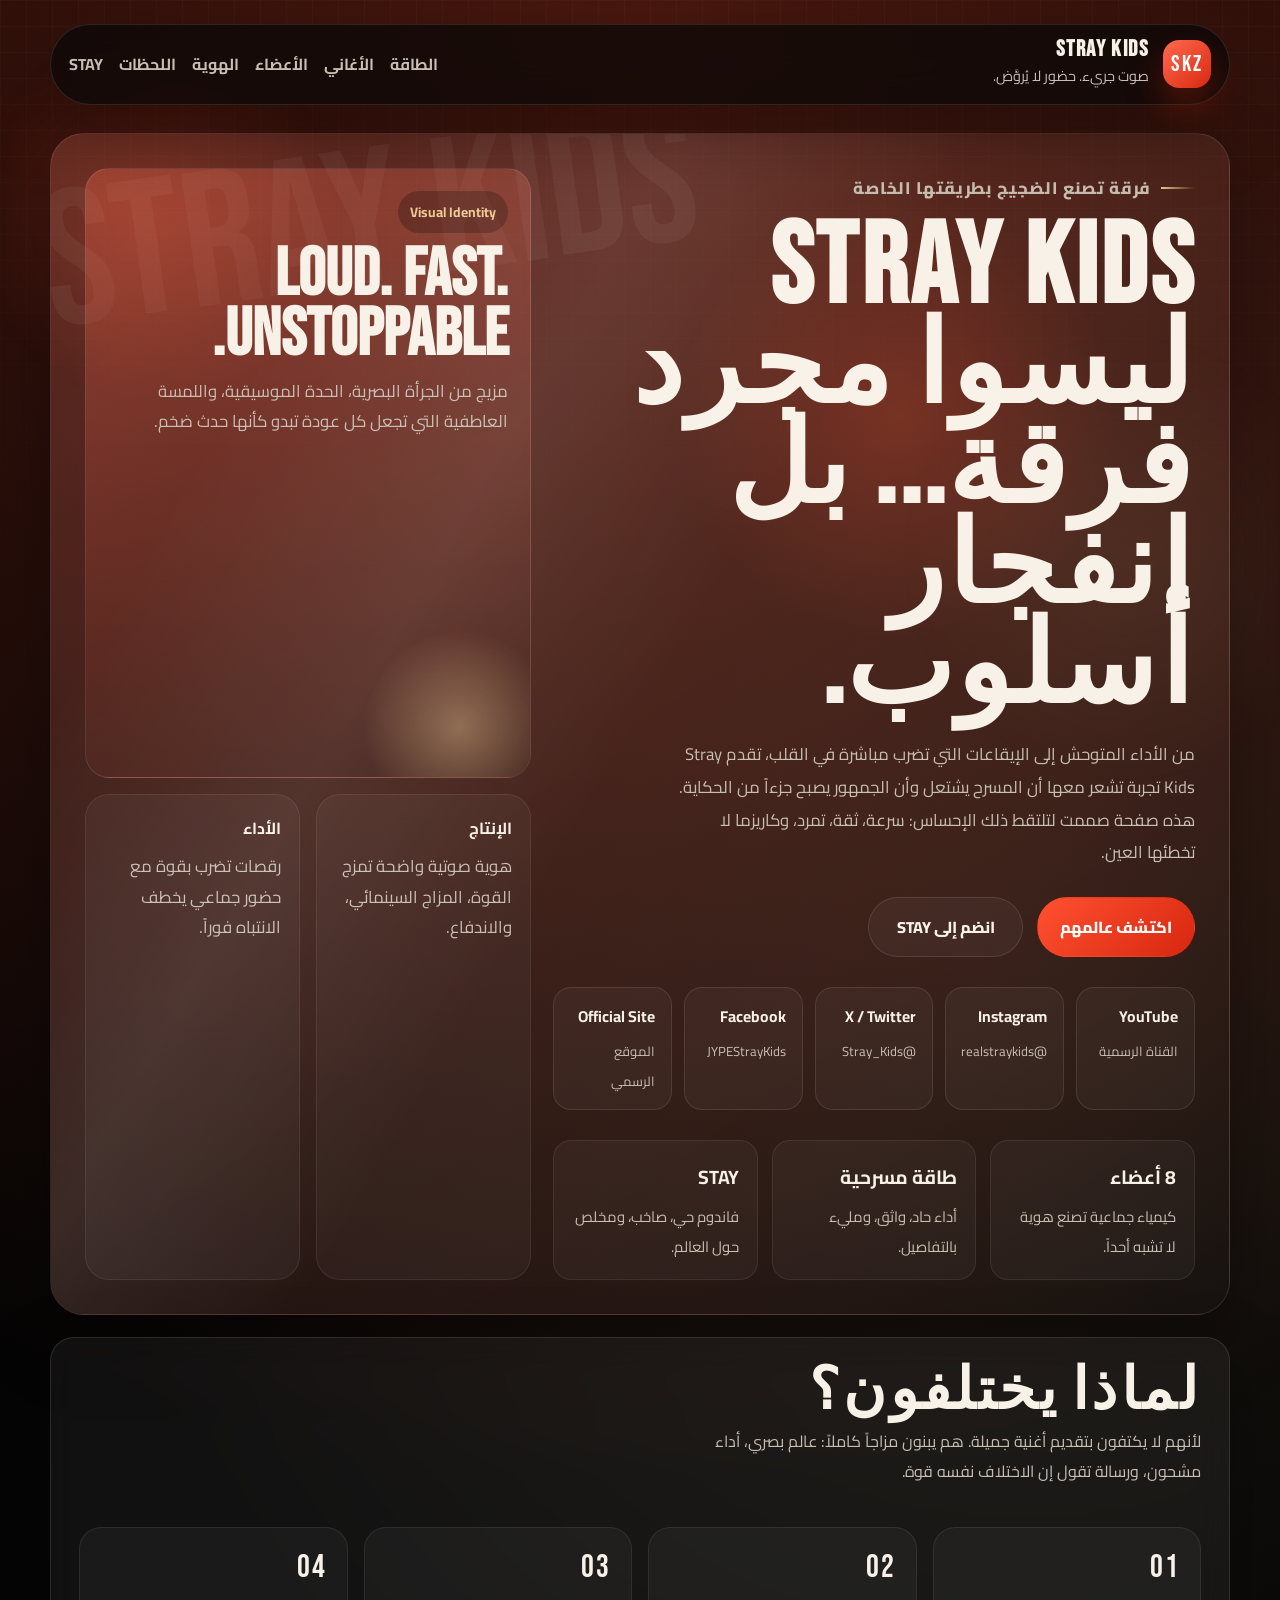
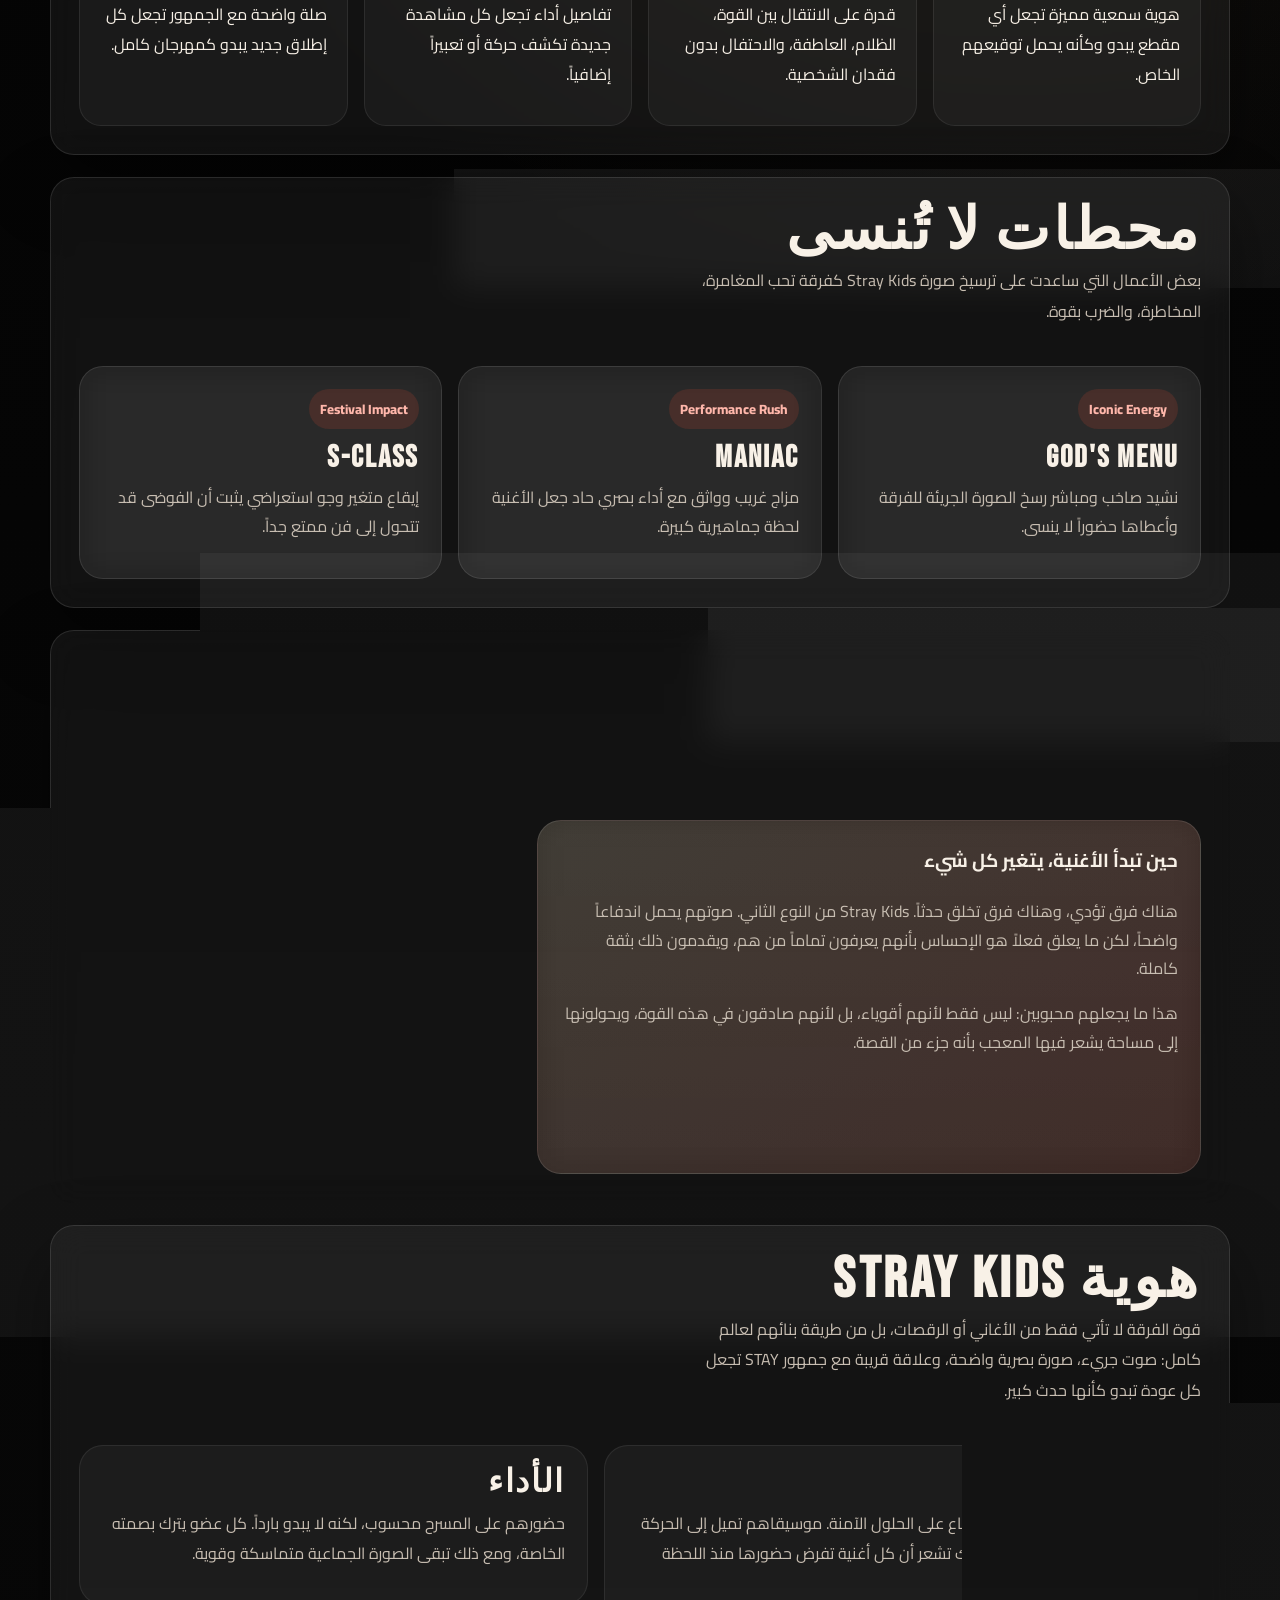
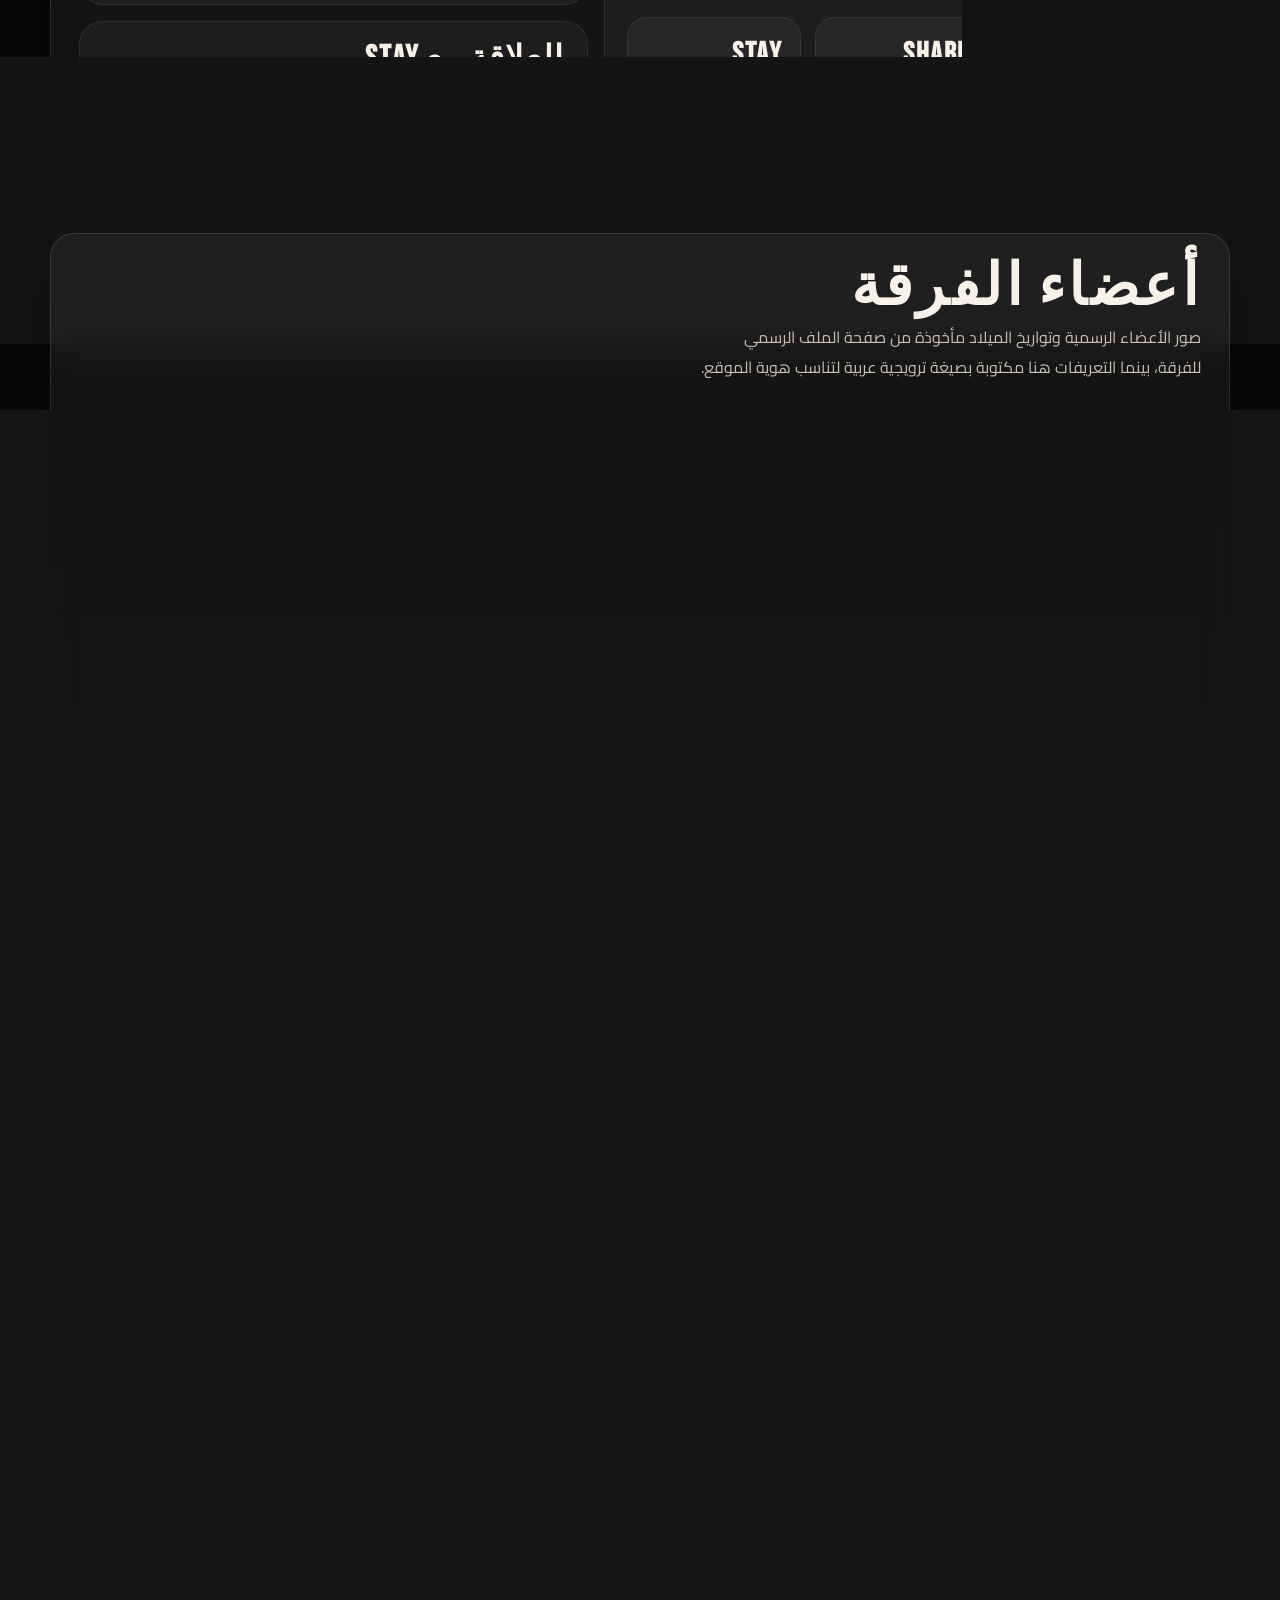
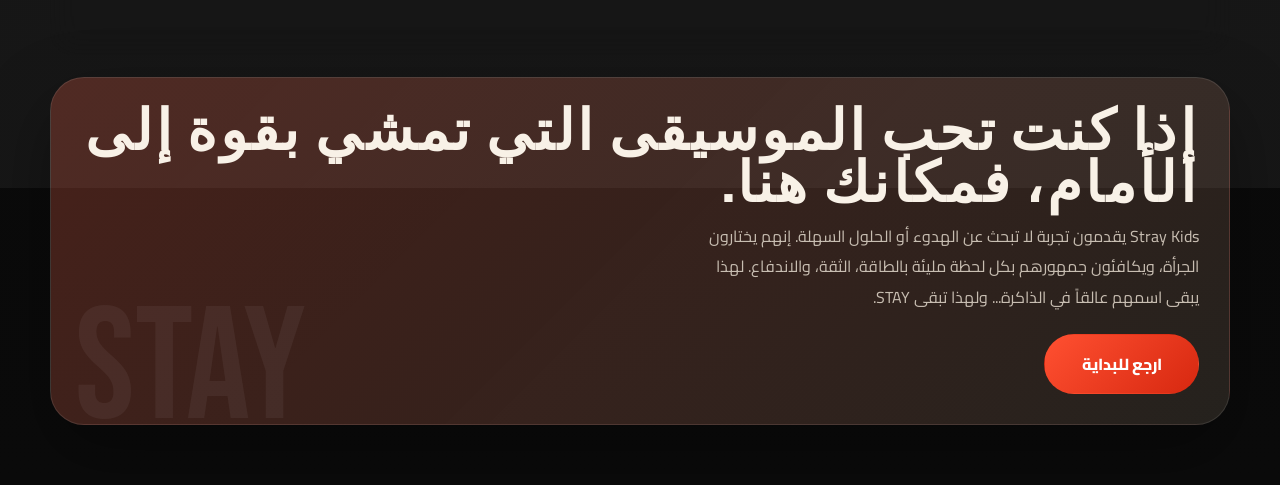
==== commit 73b2b6ee: "Add files via upload" ====
--- a/index.html
+++ b/index.html
@@ -606,6 +606,131 @@
         line-height: 1.8;
       }
 
+      .identity-grid {
+        display: grid;
+        grid-template-columns: 1.08fr 0.92fr;
+        gap: 16px;
+      }
+
+      .identity-stack {
+        display: grid;
+        gap: 16px;
+      }
+
+      .identity-panel {
+        padding: 22px;
+        border: 1px solid rgba(255, 255, 255, 0.08);
+        border-radius: 24px;
+        background: rgba(255, 255, 255, 0.04);
+        transition: transform 220ms ease, border-color 220ms ease, background 220ms ease;
+      }
+
+      .identity-panel:hover,
+      .member-card-home:hover {
+        transform: translateY(-5px);
+        border-color: rgba(255, 80, 49, 0.34);
+        background: rgba(255, 255, 255, 0.07);
+      }
+
+      .identity-panel h3,
+      .member-name-home {
+        margin-bottom: 10px;
+        font-family: "Bebas Neue", sans-serif;
+        letter-spacing: 0.05em;
+      }
+
+      .identity-panel h3 {
+        margin-top: 0;
+        font-size: 2rem;
+        line-height: 0.92;
+      }
+
+      .identity-panel p,
+      .member-role-home,
+      .member-copy-home,
+      .member-meta-home {
+        color: var(--muted);
+      }
+
+      .identity-panel p {
+        margin-bottom: 0;
+        line-height: 1.9;
+      }
+
+      .identity-metrics {
+        display: grid;
+        grid-template-columns: repeat(3, minmax(0, 1fr));
+        gap: 14px;
+        margin-top: 18px;
+      }
+
+      .identity-metric {
+        padding: 18px;
+        border-radius: 20px;
+        background: rgba(255, 255, 255, 0.04);
+        border: 1px solid rgba(255, 255, 255, 0.08);
+      }
+
+      .identity-metric strong {
+        display: block;
+        margin-bottom: 8px;
+        font-family: "Bebas Neue", sans-serif;
+        font-size: 1.9rem;
+        letter-spacing: 0.05em;
+      }
+
+      .members-grid-home {
+        display: grid;
+        grid-template-columns: repeat(4, minmax(0, 1fr));
+        gap: 16px;
+      }
+
+      .member-card-home {
+        overflow: hidden;
+        border: 1px solid rgba(255, 255, 255, 0.08);
+        border-radius: 24px;
+        background: rgba(255, 255, 255, 0.04);
+        transition: transform 220ms ease, border-color 220ms ease, background 220ms ease;
+      }
+
+      .member-photo-home {
+        width: 100%;
+        aspect-ratio: 4 / 5;
+        object-fit: cover;
+      }
+
+      .member-body-home {
+        padding: 18px;
+      }
+
+      .member-name-home {
+        margin-top: 0;
+        font-size: 2rem;
+        line-height: 0.92;
+      }
+
+      .member-role-home {
+        margin-top: 0;
+        margin-bottom: 12px;
+        font-size: 0.92rem;
+        font-weight: 700;
+      }
+
+      .member-copy-home {
+        margin: 0 0 14px;
+        line-height: 1.75;
+        font-size: 0.95rem;
+      }
+
+      .member-meta-home {
+        display: flex;
+        justify-content: space-between;
+        gap: 10px;
+        padding-top: 12px;
+        border-top: 1px solid rgba(255, 255, 255, 0.08);
+        font-size: 0.82rem;
+      }
+
       .moment-card {
         padding: 22px;
         transition: transform 220ms ease, border-color 220ms ease, background 220ms ease;
@@ -752,12 +877,15 @@
         .moments-grid,
         .impact-grid,
         .tracks-grid,
-        .portal-grid {
+        .portal-grid,
+        .identity-grid,
+        .members-grid-home {
           grid-template-columns: 1fr;
         }
 
         .hero-stats,
         .social-strip,
+        .identity-metrics,
         .mini-grid {
           grid-template-columns: repeat(2, minmax(0, 1fr));
         }
@@ -792,6 +920,7 @@
 
         .hero-stats,
         .social-strip,
+        .identity-metrics,
         .mini-grid {
           grid-template-columns: 1fr;
         }
@@ -816,8 +945,8 @@
         <nav class="nav">
           <a href="#energy">الطاقة</a>
           <a href="#tracks">الأغاني</a>
-          <a href="members.html">الأعضاء</a>
-          <a href="story.html">الهوية</a>
+          <a href="#members">الأعضاء</a>
+          <a href="#identity">الهوية</a>
           <a href="#moments">اللحظات</a>
           <a href="#stay">STAY</a>
         </nav>
@@ -1033,35 +1162,178 @@
           </div>
         </section>
 
-        <section class="section-card reveal delay-3" id="pages">
+        <section class="section-card reveal delay-3" id="identity">
           <div class="section-header">
             <div>
-              <h2 class="section-title">صفحات إضافية داخل الموقع</h2>
+              <h2 class="section-title">هوية Stray Kids</h2>
               <p class="section-subtitle">
-                وسعت الموقع ليصبح أكثر من صفحة هبوط واحدة. يمكنك الانتقال إلى
-                صفحة الأعضاء للتعرّف على كل عضو بصورة وتعريف سريع، أو صفحة
-                الهوية لاكتشاف الأجواء والرسالة التي تجعل Stray Kids مختلفين.
+                قوة الفرقة لا تأتي فقط من الأغاني أو الرقصات، بل من طريقة
+                بنائهم لعالم كامل: صوت جريء، صورة بصرية واضحة، وعلاقة قريبة مع
+                جمهور STAY تجعل كل عودة تبدو كأنها حدث كبير.
               </p>
             </div>
           </div>
 
-          <div class="portal-grid">
-            <article class="portal-card">
-              <strong>Members Page</strong>
+          <div class="identity-grid">
+            <article class="identity-panel">
+              <h3>الهوية الصوتية</h3>
               <p>
-                صور رسمية للأعضاء الثمانية مع نبذة قصيرة، تاريخ الميلاد، ودور
-                كل واحد داخل التجربة التي تقدمها الفرقة.
+                Stray Kids يفضلون الحدة والاندفاع على الحلول الآمنة. موسيقاهم
+                تميل إلى الحركة المستمرة والتحولات السريعة، لذلك تشعر أن كل
+                أغنية تفرض حضورها منذ اللحظة الأولى.
               </p>
-              <a class="button button-primary" href="members.html">ادخل إلى صفحة الأعضاء</a>
-            </article>
-
-            <article class="portal-card">
-              <strong>Story Page</strong>
-              <p>
-                صفحة إضافية عن هوية Stray Kids، قوة الأداء، المزاج البصري،
-                والعلاقة التي تربطهم بفاندوم STAY.
+
+              <div class="identity-metrics">
+                <div class="identity-metric">
+                  <strong>LOUD</strong>
+                  <span>صوت مباشر لا يخاف من القوة.</span>
+                </div>
+                <div class="identity-metric">
+                  <strong>SHARP</strong>
+                  <span>صورة بصرية حادة وسهلة التذكر.</span>
+                </div>
+                <div class="identity-metric">
+                  <strong>STAY</strong>
+                  <span>جمهور يضاعف أثر كل إطلاق جديد.</span>
+                </div>
+              </div>
+            </article>
+
+            <div class="identity-stack">
+              <article class="identity-panel">
+                <h3>الأداء</h3>
+                <p>
+                  حضورهم على المسرح محسوب، لكنه لا يبدو بارداً. كل عضو يترك
+                  بصمته الخاصة، ومع ذلك تبقى الصورة الجماعية متماسكة وقوية.
+                </p>
+              </article>
+
+              <article class="identity-panel">
+                <h3>العلاقة مع STAY</h3>
+                <p>
+                  جزء كبير من سحر الفرقة يأتي من هذا الشعور بأنهم قريبون من
+                  جمهورهم. هذا القرب يجعل كل إصدار أكثر من مجرد أغنية جديدة.
+                </p>
+              </article>
+            </div>
+          </div>
+        </section>
+
+        <section class="section-card reveal delay-3" id="members">
+          <div class="section-header">
+            <div>
+              <h2 class="section-title">أعضاء الفرقة</h2>
+              <p class="section-subtitle">
+                صور الأعضاء الرسمية وتواريخ الميلاد مأخوذة من صفحة الملف الرسمي
+                للفرقة، بينما التعريفات هنا مكتوبة بصيغة ترويجية عربية لتناسب
+                هوية الموقع.
               </p>
-              <a class="button button-secondary" href="story.html">استكشف صفحة الهوية</a>
+            </div>
+          </div>
+
+          <div class="members-grid-home">
+            <article class="member-card-home">
+              <img class="member-photo-home" src="https://d1al7qj7ydfbpt.cloudfront.net/artists/straykids/profiles/1763896353766-5e269a52.jpg" alt="Bang Chan" />
+              <div class="member-body-home">
+                <h3 class="member-name-home">Bang Chan</h3>
+                <p class="member-role-home">القائد | توازن وثقة</p>
+                <p class="member-copy-home">وجه يمنح المجموعة إحساساً بالثبات ويجمع بين القوة والهدوء في وقت واحد.</p>
+                <div class="member-meta-home">
+                  <span>방찬</span>
+                  <span>1997.10.03</span>
+                </div>
+              </div>
+            </article>
+
+            <article class="member-card-home">
+              <img class="member-photo-home" src="https://d1al7qj7ydfbpt.cloudfront.net/artists/straykids/profiles/1763896362989-d984ec10.jpg" alt="Lee Know" />
+              <div class="member-body-home">
+                <h3 class="member-name-home">Lee Know</h3>
+                <p class="member-role-home">أناقة حادة | حضور يلمع بهدوء</p>
+                <p class="member-copy-home">يجذب الانتباه بالتفاصيل، ويترك أثراً واضحاً حتى في اللحظات الهادئة.</p>
+                <div class="member-meta-home">
+                  <span>리노</span>
+                  <span>1998.10.25</span>
+                </div>
+              </div>
+            </article>
+
+            <article class="member-card-home">
+              <img class="member-photo-home" src="https://d1al7qj7ydfbpt.cloudfront.net/artists/straykids/profiles/1763896368284-bf2113c0.jpg" alt="Changbin" />
+              <div class="member-body-home">
+                <h3 class="member-name-home">Changbin</h3>
+                <p class="member-role-home">اندفاع صريح | قوة مباشرة</p>
+                <p class="member-copy-home">يضيف كثافة فورية للمشهد ويمنح الأداء طابعاً هجوميّاً واضحاً.</p>
+                <div class="member-meta-home">
+                  <span>창빈</span>
+                  <span>1999.08.11</span>
+                </div>
+              </div>
+            </article>
+
+            <article class="member-card-home">
+              <img class="member-photo-home" src="https://d1al7qj7ydfbpt.cloudfront.net/artists/straykids/profiles/1763896374925-e806a21c.jpg" alt="Hyunjin" />
+              <div class="member-body-home">
+                <h3 class="member-name-home">Hyunjin</h3>
+                <p class="member-role-home">كاريزما بصرية | حركة تشبه الفن</p>
+                <p class="member-copy-home">يحمل حضوراً درامياً واضحاً ويحوّل أي لقطة إلى لحظة يصعب نسيانها.</p>
+                <div class="member-meta-home">
+                  <span>현진</span>
+                  <span>2000.03.20</span>
+                </div>
+              </div>
+            </article>
+
+            <article class="member-card-home">
+              <img class="member-photo-home" src="https://d1al7qj7ydfbpt.cloudfront.net/artists/straykids/profiles/1763896380322-429b5d7f.jpg" alt="HAN" />
+              <div class="member-body-home">
+                <h3 class="member-name-home">HAN</h3>
+                <p class="member-role-home">مرونة وسرعة | طاقة متقلبة بشكل ممتع</p>
+                <p class="member-copy-home">يمكنه أن يبدو حاداً أو عاطفياً في لحظات متقاربة، وهذه المرونة جزء من سحره.</p>
+                <div class="member-meta-home">
+                  <span>한</span>
+                  <span>2000.09.14</span>
+                </div>
+              </div>
+            </article>
+
+            <article class="member-card-home">
+              <img class="member-photo-home" src="https://d1al7qj7ydfbpt.cloudfront.net/artists/straykids/profiles/1763896387715-56a23446.jpg" alt="Felix" />
+              <div class="member-body-home">
+                <h3 class="member-name-home">Felix</h3>
+                <p class="member-role-home">بصمة فورية | حضور لا ينسى</p>
+                <p class="member-copy-home">وجوده يجعل أي مقطع أكثر تعلقاً في الذاكرة، مع هالة واضحة من أول نظرة.</p>
+                <div class="member-meta-home">
+                  <span>필릭스</span>
+                  <span>2000.09.15</span>
+                </div>
+              </div>
+            </article>
+
+            <article class="member-card-home">
+              <img class="member-photo-home" src="https://d1al7qj7ydfbpt.cloudfront.net/artists/straykids/profiles/1763896393484-f1b30f70.jpg" alt="Seungmin" />
+              <div class="member-body-home">
+                <h3 class="member-name-home">Seungmin</h3>
+                <p class="member-role-home">ثبات وأناقة | توازن جميل</p>
+                <p class="member-copy-home">يمنح الصورة العامة صفاءً ورسوخاً، ويخلق نقطة توازن وسط الطاقة العالية.</p>
+                <div class="member-meta-home">
+                  <span>승민</span>
+                  <span>2000.09.22</span>
+                </div>
+              </div>
+            </article>
+
+            <article class="member-card-home">
+              <img class="member-photo-home" src="https://d1al7qj7ydfbpt.cloudfront.net/artists/straykids/profiles/1763896399434-4a9e01bc.jpg" alt="I.N" />
+              <div class="member-body-home">
+                <h3 class="member-name-home">I.N</h3>
+                <p class="member-role-home">إشراق واضح | لمسة شابة</p>
+                <p class="member-copy-home">يضيف بعداً منعشاً للصورة الجماعية ويوازن بين البراءة والثقة المتزايدة.</p>
+                <div class="member-meta-home">
+                  <span>아이엔</span>
+                  <span>2001.02.08</span>
+                </div>
+              </div>
             </article>
           </div>
         </section>
